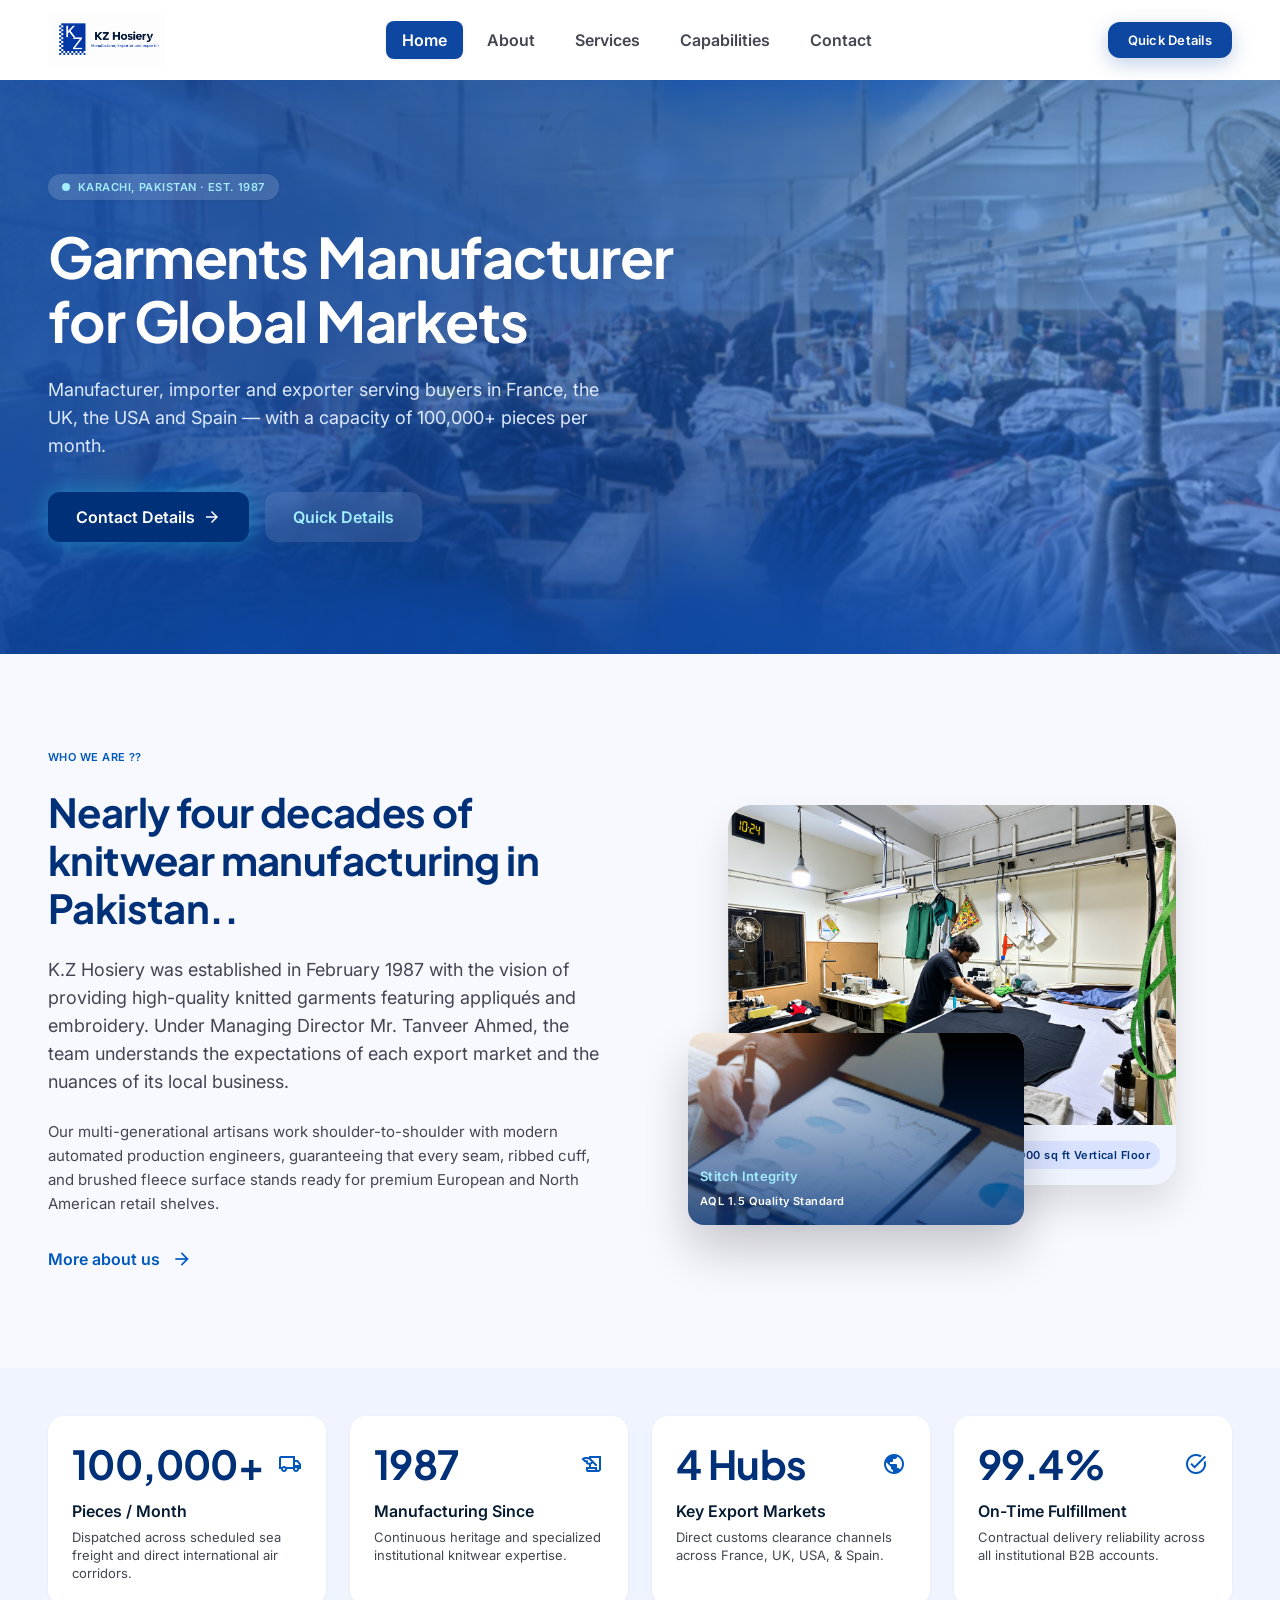
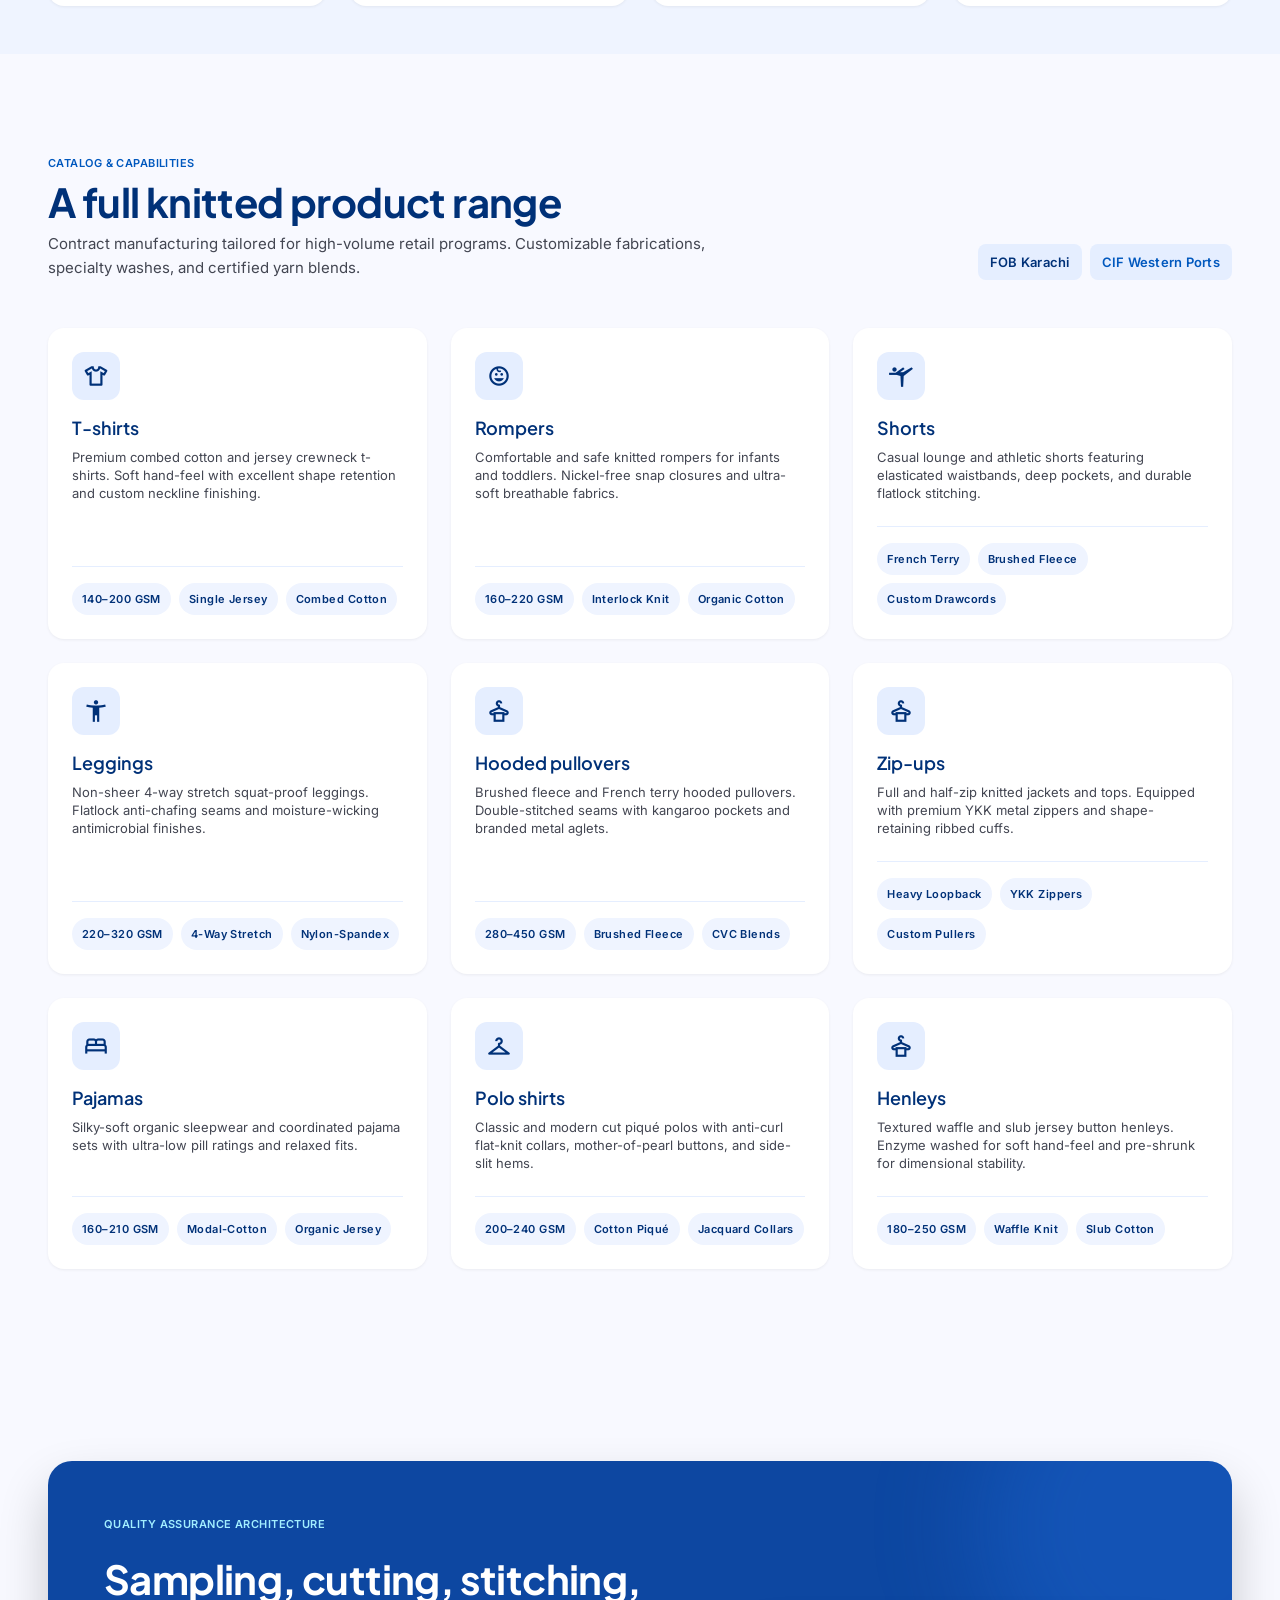
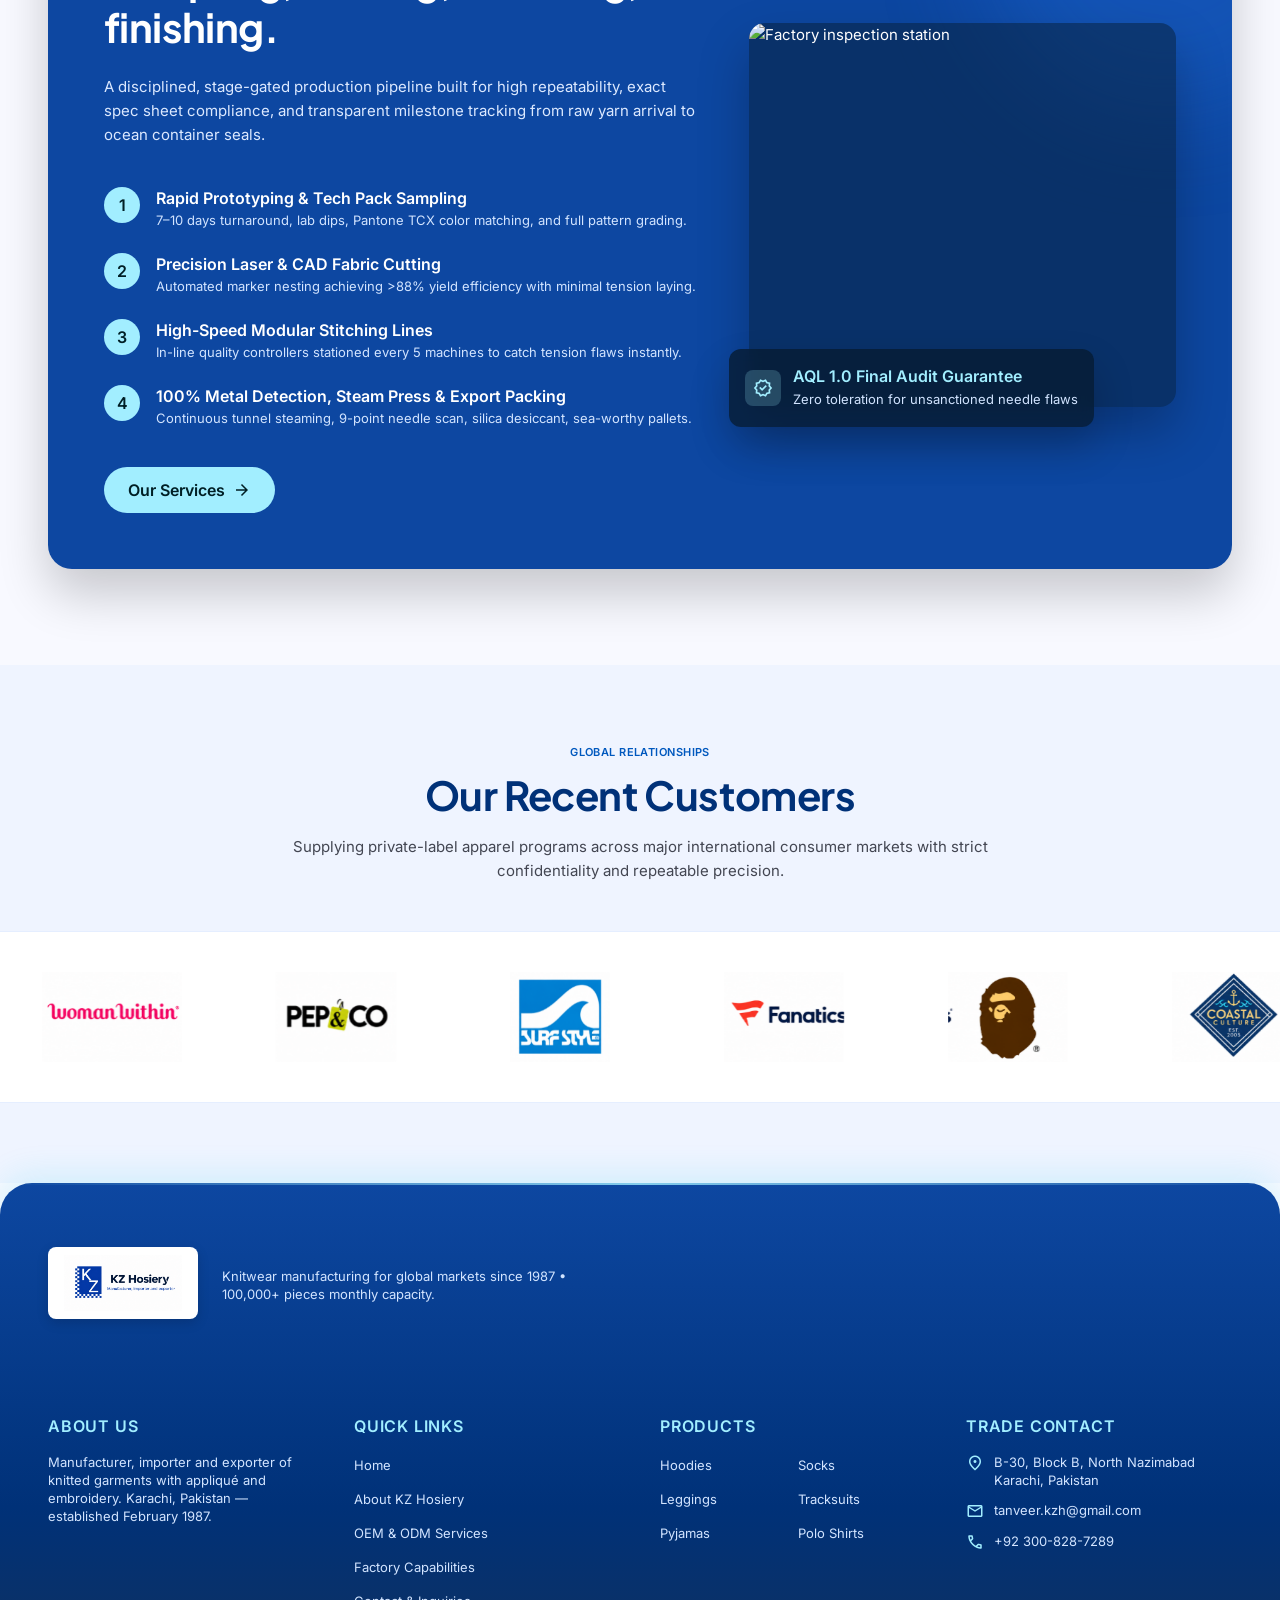
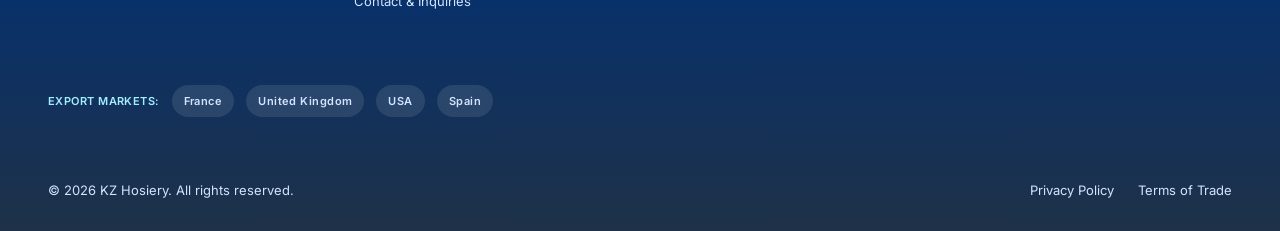
==== index.html @ ed43b340 "kz hosiery" ====
﻿<!DOCTYPE html>
<html lang="en">
<head>
  <meta charset="utf-8" />
  <meta name="viewport" content="width=device-width, initial-scale=1.0" />
  <title>KZ Hosiery | Global Knitwear Manufacturer</title>
  <meta name="description" content="KZ Hosiery – premium knitwear manufacturer in Karachi, Pakistan since 1987. OEM &amp; ODM exporter of hoodies, tracksuits, socks, leggings and more to France, UK, USA &amp; Spain. 100,000+ pieces per month." />

  <!-- Google Fonts -->
  <link href="https://fonts.googleapis.com" rel="preconnect" />
  <link crossorigin href="https://fonts.gstatic.com" rel="preconnect" />
  <link href="https://fonts.googleapis.com/css2?family=Inter:wght@400;500;600;700&family=Plus+Jakarta+Sans:wght@500;600;700;800&display=swap" rel="stylesheet" />

  <!-- Material Symbols -->
  <link href="https://fonts.googleapis.com/css2?family=Material+Symbols+Outlined:opsz,wght,FILL,GRAD@20..48,100..700,0..1,-50..200&display=swap" rel="stylesheet" />

  <!-- Stylesheets -->
  <link rel="stylesheet" href="assets/css/global.css" />
  <link rel="stylesheet" href="assets/css/home.css" />
</head>

<body>

  <!-- ============================================================
       HEADER / NAVBAR
       ============================================================ -->
  <header class="navbar" id="navbar">
    <div class="navbar__inner container">

      <!-- Logo -->
      <a href="index.html" class="navbar__brand">
        <img
          src="assets/images/logo.png"
          alt="KZ Hosiery Logo"
          class="navbar__logo"
        />
      </a>

      <!-- Desktop Navigation -->
      <nav class="navbar__nav" aria-label="Main navigation">
        <a href="index.html" class="navbar__link navbar__link--active" aria-current="page">Home</a>
        <a href="about/index.html" class="navbar__link">About</a>
        <a href="services/index.html" class="navbar__link">Services</a>
        <a href="capabilities/index.html" class="navbar__link">Capabilities</a>
        <a href="contact/index.html" class="navbar__link">Contact</a>
      </nav>

      <!-- Right Actions -->
      <div class="navbar__actions">
        <a href="contact/index.html" class="navbar__cta">Quick Details</a>

        <!-- Hamburger (mobile only) -->
        <button
          class="hamburger"
          id="hamburger-btn"
          type="button"
          aria-label="Toggle navigation menu"
          aria-expanded="false"
          aria-controls="mobile-menu"
        >
          <span class="hamburger__line"></span>
          <span class="hamburger__line"></span>
          <span class="hamburger__line"></span>
        </button>
      </div>
    </div>

    <!-- Mobile Menu -->
    <div class="mobile-menu" id="mobile-menu">
      <nav class="mobile-menu__nav" aria-label="Mobile navigation">
        <a href="index.html" class="mobile-menu__link mobile-menu__link--active">Home</a>
        <a href="about/index.html" class="mobile-menu__link">About</a>
        <a href="services/index.html" class="mobile-menu__link">Services</a>
        <a href="capabilities/index.html" class="mobile-menu__link">Capabilities</a>
        <a href="contact/index.html" class="mobile-menu__link">Contact</a>
        <a href="contact/index.html" class="mobile-menu__cta">Quick Details</a>
      </nav>
    </div>
  </header>

  <!-- ============================================================
       MAIN CONTENT
       ============================================================ -->
  <main>

    <!-- ==================== 1. HERO SECTION ==================== -->
    <section class="hero" id="hero">
      <!-- Background Image -->
      <div class="hero__bg">
        <img
          src="./assets/images/hero_bg_image.png"
          alt="KZ Hosiery garment factory floor"
          class="hero__bg-img"
        />
        <div class="hero__overlay"></div>
        <div class="hero__radial"></div>
      </div>

      <!-- Hero Content -->
      <div class="hero__content container">
        <div class="hero__grid">

          <!-- Left Column -->
          <div class="hero__left">
            <!-- Badge -->
            <div class="hero__badge">
              <span class="hero__badge-dot"></span>
              <span class="hero__badge-text">Karachi, Pakistan · Est. 1987</span>
            </div>

            <h1 class="hero__title">Garments Manufacturer for Global Markets</h1>

            <p class="hero__desc">
              Manufacturer, importer and exporter serving buyers in France, the UK, the USA and Spain — with a capacity of 100,000+ pieces per month.
            </p>

            <!-- CTA Buttons -->
            <div class="hero__cta-group">
              <a href="contact/index.html" class="btn btn--primary">
                <span>Contact Details</span>
                <span class="material-symbols-outlined">arrow_forward</span>
              </a>
              <a href="#factory-tour" class="btn btn--ghost">
                <span>Quick Details</span>
              </a>
            </div>
          </div>

        </div>
      </div>
    </section>

    <!-- ==================== 2. ABOUT SECTION ==================== -->
    <section class="about" id="about">
      <div class="container">
        <div class="about__grid">

          <!-- Narrative Column -->
          <div class="about__text">
            <span class="section-label">WHO WE ARE ??</span>
            <h2 class="about__heading">Nearly four decades of knitwear manufacturing in Pakistan..</h2>
            <p class="about__body-lg">
                  K.Z Hosiery was established in February 1987 with the vision of providing high-quality knitted garments featuring appliqués and embroidery. Under Managing Director Mr. Tanveer Ahmed, the team understands the expectations of each export market and the nuances of its local business.            </p>
            <p class="about__body-md">
              Our multi-generational artisans work shoulder-to-shoulder with modern automated production engineers, guaranteeing that every seam, ribbed cuff, and brushed fleece surface stands ready for premium European and North American retail shelves.
            </p>
            <div class="about__link-wrap">
              <a href="about/index.html" class="link-arrow">
                <span>More about us</span>
                <span class="material-symbols-outlined">arrow_forward</span>
              </a>
            </div>
          </div>

          <!-- Photos Column -->
          <div class="about__photos">
            <!-- Back Photo -->
            <div class="about__photo-back">
              <img
                src="./assets/images/home_image_1.png "
                alt="KZ Hosiery main stitching floor"
              />
              <div class="about__photo-caption">
                <span class="about__photo-caption-label">Karachi High-Capacity Facility</span>
                <span class="about__photo-caption-badge">85,000 sq ft Vertical Floor</span>
              </div>
            </div>
            <!-- Front Overlapping Photo -->
            <div class="about__photo-front">
              <div class="about__photo-front-inner">
                <img
                  src="./assets/images/home__image_2.png"
                  alt="Stitch integrity detail"
                />
                <div class="about__photo-front-gradient"></div>
                <div class="about__photo-front-caption">
                  <span class="about__photo-front-title">Stitch Integrity</span>
                  <span class="about__photo-front-sub">AQL 1.5 Quality Standard</span>
                </div>
              </div>
            </div>
          </div>

        </div>
      </div>
    </section>

    <!-- ==================== 3. STATS STRIP ==================== -->
    <section class="stats" id="stats">
      <div class="container">
        <div class="stats__grid">

          <div class="stats__card">
            <div class="stats__card-top">
              <span class="stats__number">100,000+</span>
              <span class="material-symbols-outlined stats__icon">local_shipping</span>
            </div>
            <span class="stats__title">Pieces / Month</span>
            <p class="stats__desc">Dispatched across scheduled sea freight and direct international air corridors.</p>
          </div>

          <div class="stats__card">
            <div class="stats__card-top">
              <span class="stats__number">1987</span>
              <span class="material-symbols-outlined stats__icon">history_edu</span>
            </div>
            <span class="stats__title">Manufacturing Since</span>
            <p class="stats__desc">Continuous heritage and specialized institutional knitwear expertise.</p>
          </div>

          <div class="stats__card">
            <div class="stats__card-top">
              <span class="stats__number">4 Hubs</span>
              <span class="material-symbols-outlined stats__icon">public</span>
            </div>
            <span class="stats__title">Key Export Markets</span>
            <p class="stats__desc">Direct customs clearance channels across France, UK, USA, &amp; Spain.</p>
          </div>

          <div class="stats__card">
            <div class="stats__card-top">
              <span class="stats__number">99.4%</span>
              <span class="material-symbols-outlined stats__icon">task_alt</span>
            </div>
            <span class="stats__title">On-Time Fulfillment</span>
            <p class="stats__desc">Contractual delivery reliability across all institutional B2B accounts.</p>
          </div>

        </div>
      </div>
    </section>

    <!-- ==================== 6. PRODUCT RANGE ==================== -->
    <section class="products" id="products">
      <div class="container">
        <div class="products__header">
          <div>
            <span class="section-label">Catalog &amp; Capabilities</span>
            <h2 class="products__heading">A full knitted product range</h2>
            <p class="products__subtitle">
              Contract manufacturing tailored for high-volume retail programs. Customizable fabrications, specialty washes, and certified yarn blends.
            </p>
          </div>
          <div class="products__tags">
            <span class="products__tag">FOB Karachi</span>
            <span class="products__tag products__tag--alt">CIF Western Ports</span>
          </div>
        </div>

        <!-- Product Cards Grid -->
        <div class="products__grid">

          <!-- Card 1 -->
          <div class="products__card">
            <div>
              <div class="products__card-icon">
                <span class="material-symbols-outlined">apparel</span>
              </div>
              <span class="products__card-title">T-shirts</span>
              <p class="products__card-desc">Premium combed cotton and jersey crewneck t-shirts. Soft hand-feel with excellent shape retention and custom neckline finishing.</p>
            </div>
            <div class="products__card-tags">
              <span class="products__card-tag">140–200 GSM</span>
              <span class="products__card-tag">Single Jersey</span>
              <span class="products__card-tag">Combed Cotton</span>
            </div>
          </div>

          <!-- Card 2 -->
          <div class="products__card">
            <div>
              <div class="products__card-icon">
                <span class="material-symbols-outlined">child_care</span>
              </div>
              <span class="products__card-title">Rompers</span>
              <p class="products__card-desc">Comfortable and safe knitted rompers for infants and toddlers. Nickel-free snap closures and ultra-soft breathable fabrics.</p>
            </div>
            <div class="products__card-tags">
              <span class="products__card-tag">160–220 GSM</span>
              <span class="products__card-tag">Interlock Knit</span>
              <span class="products__card-tag">Organic Cotton</span>
            </div>
          </div>

          <!-- Card 3 -->
          <div class="products__card">
            <div>
              <div class="products__card-icon">
                <span class="material-symbols-outlined">sports_gymnastics</span>
              </div>
              <span class="products__card-title">Shorts</span>
              <p class="products__card-desc">Casual lounge and athletic shorts featuring elasticated waistbands, deep pockets, and durable flatlock stitching.</p>
            </div>
            <div class="products__card-tags">
              <span class="products__card-tag">French Terry</span>
              <span class="products__card-tag">Brushed Fleece</span>
              <span class="products__card-tag">Custom Drawcords</span>
            </div>
          </div>

          <!-- Card 4 -->
          <div class="products__card">
            <div>
              <div class="products__card-icon">
                <span class="material-symbols-outlined">accessibility_new</span>
              </div>
              <span class="products__card-title">Leggings</span>
              <p class="products__card-desc">Non-sheer 4-way stretch squat-proof leggings. Flatlock anti-chafing seams and moisture-wicking antimicrobial finishes.</p>
            </div>
            <div class="products__card-tags">
              <span class="products__card-tag">220–320 GSM</span>
              <span class="products__card-tag">4-Way Stretch</span>
              <span class="products__card-tag">Nylon-Spandex</span>
            </div>
          </div>

          <!-- Card 5 -->
          <div class="products__card">
            <div>
              <div class="products__card-icon">
                <span class="material-symbols-outlined">dry_cleaning</span>
              </div>
              <span class="products__card-title">Hooded pullovers</span>
              <p class="products__card-desc">Brushed fleece and French terry hooded pullovers. Double-stitched seams with kangaroo pockets and branded metal aglets.</p>
            </div>
            <div class="products__card-tags">
              <span class="products__card-tag">280–450 GSM</span>
              <span class="products__card-tag">Brushed Fleece</span>
              <span class="products__card-tag">CVC Blends</span>
            </div>
          </div>

          <!-- Card 6 -->
          <div class="products__card">
            <div>
              <div class="products__card-icon">
                <span class="material-symbols-outlined">styler</span>
              </div>
              <span class="products__card-title">Zip-ups</span>
              <p class="products__card-desc">Full and half-zip knitted jackets and tops. Equipped with premium YKK metal zippers and shape-retaining ribbed cuffs.</p>
            </div>
            <div class="products__card-tags">
              <span class="products__card-tag">Heavy Loopback</span>
              <span class="products__card-tag">YKK Zippers</span>
              <span class="products__card-tag">Custom Pullers</span>
            </div>
          </div>

          <!-- Card 7 -->
          <div class="products__card">
            <div>
              <div class="products__card-icon">
                <span class="material-symbols-outlined">bed</span>
              </div>
              <span class="products__card-title">Pajamas</span>
              <p class="products__card-desc">Silky-soft organic sleepwear and coordinated pajama sets with ultra-low pill ratings and relaxed fits.</p>
            </div>
            <div class="products__card-tags">
              <span class="products__card-tag">160–210 GSM</span>
              <span class="products__card-tag">Modal-Cotton</span>
              <span class="products__card-tag">Organic Jersey</span>
            </div>
          </div>

          <!-- Card 8 -->
          <div class="products__card">
            <div>
              <div class="products__card-icon">
                <span class="material-symbols-outlined">checkroom</span>
              </div>
              <span class="products__card-title">Polo shirts</span>
              <p class="products__card-desc">Classic and modern cut piqué polos with anti-curl flat-knit collars, mother-of-pearl buttons, and side-slit hems.</p>
            </div>
            <div class="products__card-tags">
              <span class="products__card-tag">200–240 GSM</span>
              <span class="products__card-tag">Cotton Piqué</span>
              <span class="products__card-tag">Jacquard Collars</span>
            </div>
          </div>

          <!-- Card 9 -->
          <div class="products__card">
            <div>
              <div class="products__card-icon">
                <span class="material-symbols-outlined">styler</span>
              </div>
              <span class="products__card-title">Henleys</span>
              <p class="products__card-desc">Textured waffle and slub jersey button henleys. Enzyme washed for soft hand-feel and pre-shrunk for dimensional stability.</p>
            </div>
            <div class="products__card-tags">
              <span class="products__card-tag">180–250 GSM</span>
              <span class="products__card-tag">Waffle Knit</span>
              <span class="products__card-tag">Slub Cotton</span>
            </div>
          </div>

        </div>
      </div>
    </section>

    <!-- ==================== 7. PROCESS SECTION ==================== -->
    <section class="process" id="process">
      <div class="container">
        <div class="process__card">
          <!-- Glow -->
          <div class="process__glow"></div>

          <div class="process__grid">
            <!-- Left Column -->
            <div class="process__left">
              <span class="section-label section-label--light">Quality Assurance Architecture</span>
              <h2 class="process__heading">Sampling, cutting, stitching, finishing.</h2>
              <p class="process__desc">
                A disciplined, stage-gated production pipeline built for high repeatability, exact spec sheet compliance, and transparent milestone tracking from raw yarn arrival to ocean container seals.
              </p>

              <!-- Timeline Steps -->
              <div class="process__timeline">
                <div class="process__step">
                  <div class="process__step-num">1</div>
                  <div>
                    <span class="process__step-title">Rapid Prototyping &amp; Tech Pack Sampling</span>
                    <span class="process__step-desc">7–10 days turnaround, lab dips, Pantone TCX color matching, and full pattern grading.</span>
                  </div>
                </div>
                <div class="process__step">
                  <div class="process__step-num">2</div>
                  <div>
                    <span class="process__step-title">Precision Laser &amp; CAD Fabric Cutting</span>
                    <span class="process__step-desc">Automated marker nesting achieving &gt;88% yield efficiency with minimal tension laying.</span>
                  </div>
                </div>
                <div class="process__step">
                  <div class="process__step-num">3</div>
                  <div>
                    <span class="process__step-title">High-Speed Modular Stitching Lines</span>
                    <span class="process__step-desc">In-line quality controllers stationed every 5 machines to catch tension flaws instantly.</span>
                  </div>
                </div>
                <div class="process__step">
                  <div class="process__step-num">4</div>
                  <div>
                    <span class="process__step-title">100% Metal Detection, Steam Press &amp; Export Packing</span>
                    <span class="process__step-desc">Continuous tunnel steaming, 9-point needle scan, silica desiccant, sea-worthy pallets.</span>
                  </div>
                </div>
              </div>

              <div class="process__cta-wrap">
                <a href="services/index.html" class="btn btn--accent">
                  <span>Our Services</span>
                  <span class="material-symbols-outlined">arrow_forward</span>
                </a>
              </div>
            </div>

            <!-- Right Column – Photo -->
            <div class="process__right">
              <div class="process__photo">
                <img
                  src="https://lh3.googleusercontent.com/aida/[base64]"
                  alt="Factory inspection station"
                />
              </div>
              <!-- Floating Badge -->
              <div class="process__floating-badge">
                <div class="process__floating-icon">
                  <span class="material-symbols-outlined">verified</span>
                </div>
                <div>
                  <span class="process__floating-title">AQL 1.0 Final Audit Guarantee</span>
                  <span class="process__floating-sub">Zero toleration for unsanctioned needle flaws</span>
                </div>
              </div>
            </div>
          </div>
        </div>
      </div>
    </section>

    <!-- ==================== 8. CUSTOMERS SECTION ==================== -->
    <section class="customers" id="customers">
      <div class="container">
        <div class="customers__header">
          <span class="section-label">Global Relationships</span>
          <h2 class="customers__heading">Our Recent Customers</h2>
          <p class="customers__subtitle">
            Supplying private-label apparel programs across major international consumer markets with strict confidentiality and repeatable precision.
          </p>
        </div>
      </div>

      <!-- Marquee Wrapper -->
      <div class="marquee">
        <div class="marquee__track">
          <!-- Set 1 -->
          <img src="assets/images/customer-1.png" alt="Customer 1" class="marquee__logo" />
          <img src="assets/images/customer-2.png" alt="Customer 2" class="marquee__logo" />
          <img src="assets/images/customer-3.png" alt="Customer 3" class="marquee__logo" />
          <img src="assets/images/customer-4.png" alt="Customer 4" class="marquee__logo" />
          <img src="assets/images/customer-5.png" alt="Customer 5" class="marquee__logo" />
          <img src="assets/images/customer-6.png" alt="Customer 6" class="marquee__logo" />
          <img src="assets/images/customer-7.png" alt="Customer 7" class="marquee__logo" />
          <img src="assets/images/customer-8.png" alt="Customer 8" class="marquee__logo" />
          <img src="assets/images/customer-9.png" alt="Customer 9" class="marquee__logo" />
          <!-- Set 2 (for seamless loop) -->
          <img src="assets/images/customer-1.png" alt="Customer 1" class="marquee__logo" />
          <img src="assets/images/customer-2.png" alt="Customer 2" class="marquee__logo" />
          <img src="assets/images/customer-3.png" alt="Customer 3" class="marquee__logo" />
          <img src="assets/images/customer-4.png" alt="Customer 4" class="marquee__logo" />
          <img src="assets/images/customer-5.png" alt="Customer 5" class="marquee__logo" />
          <img src="assets/images/customer-6.png" alt="Customer 6" class="marquee__logo" />
          <img src="assets/images/customer-7.png" alt="Customer 7" class="marquee__logo" />
          <img src="assets/images/customer-8.png" alt="Customer 8" class="marquee__logo" />
          <img src="assets/images/customer-9.png" alt="Customer 9" class="marquee__logo" />
        </div>
      </div>
    </section>

  </main>

  <!-- ============================================================
       FOOTER
       ============================================================ -->
  <footer class="footer" id="footer">
    <!-- Top accent line -->
    <div class="footer__accent-line"></div>

    <div class="container">

      <!-- Footer Top -->
      <div class="footer__top">
        <div class="footer__brand">
          <img
            src="assets/images/logo.png"
            alt="KZ Hosiery Logo"
            class="footer__logo"
          />
          <div class="footer__brand-info">
            <p class="footer__brand-desc">Knitwear manufacturing for global markets since 1987 &bull; 100,000+ pieces monthly capacity.</p>
          </div>
        </div>
      </div>

      <!-- Footer Grid -->
      <div class="footer__grid">

        <!-- Column 1: About -->
        <div class="footer__col">
          <span class="footer__col-title">About Us</span>
          <p class="footer__col-text">
Manufacturer, importer and exporter of knitted garments with appliqué and embroidery. Karachi, Pakistan — established February 1987.          </p>
          <div class="footer__compliance">
          </div>
        </div>

        <!-- Column 2: Quick Links -->
        <div class="footer__col">
          <span class="footer__col-title">Quick Links</span>
          <ul class="footer__links">
            <li><a href="index.html">Home</a></li>
            <li><a href="about/index.html">About KZ Hosiery</a></li>
            <li><a href="services/index.html">OEM &amp; ODM Services</a></li>
            <li><a href="capabilities/index.html">Factory Capabilities</a></li>
            <li><a href="contact/index.html">Contact &amp; Inquiries</a></li>
          </ul>
        </div>

        <!-- Column 3: Products -->
        <div class="footer__col">
          <span class="footer__col-title">Products</span>
          <ul class="footer__links footer__links--grid">
            <li><a href="capabilities/index.html">Hoodies</a></li>
            <li><a href="capabilities/index.html">Socks</a></li>
            <li><a href="capabilities/index.html">Leggings</a></li>
            <li><a href="capabilities/index.html">Tracksuits</a></li>
            <li><a href="capabilities/index.html">Pyjamas</a></li>
            <li><a href="capabilities/index.html">Polo Shirts</a></li>
          </ul>
        </div>

        <!-- Column 4: Trade Contact -->
        <div class="footer__col">
          <span class="footer__col-title">Trade Contact</span>
          <div class="footer__contact">
            <div class="footer__contact-item">
              <span class="material-symbols-outlined">location_on</span>
              <span>B-30, Block B, North Nazimabad Karachi, Pakistan</span>
            </div>
            <div class="footer__contact-item">
              <span class="material-symbols-outlined">mail</span>
              <a href="mailto:trade@kzhosiery.com">tanveer.kzh@gmail.com</a>
            </div>
            <div class="footer__contact-item">
              <span class="material-symbols-outlined">call</span>
              <span>+92 300-828-7289</span>
            </div>
          </div>
        </div>

      </div>

      <!-- Export Markets -->
      <div class="footer__markets">
        <div class="footer__markets-list">
          <span class="footer__markets-label">Export Markets:</span>
          <span class="footer__market-pill">France</span>
          <span class="footer__market-pill">United Kingdom</span>
          <span class="footer__market-pill">USA</span>
          <span class="footer__market-pill">Spain</span>
        </div>
      </div>

      <!-- Copyright -->
      <div class="footer__bottom">
        <p>&copy; 2026 KZ Hosiery. All rights reserved.</p>
        <div class="footer__legal">
          <a href="#">Privacy Policy</a>
          <a href="#">Terms of Trade</a>
        </div>
      </div>

    </div>
  </footer>

  <!-- Scripts -->
  <script src="assets/js/main.js"></script>
  <script src="assets/js/home.js"></script>
</body>
</html>
---- assets/css/global.css ----
﻿/* ============================================================
   GLOBAL.CSS — KZ Hosiery
   Variables, reset, typography, navbar, footer, shared styles
   ============================================================ */

/* ==========================================================================
   1. CSS CUSTOM PROPERTIES
   ========================================================================== */
:root {
  /* ── Colors (Material 3 Design Tokens) ── */
  --clr-on-background: #071c32;
  --clr-inverse-on-surface: #eaf1ff;
  --clr-primary-fixed-dim: #b0c6ff;
  --clr-on-primary: #ffffff;
  --clr-inverse-surface: #1e3148;
  --clr-primary: #003178;
  --clr-outline-variant: #c3c6d4;
  --clr-on-secondary-fixed: #001a42;
  --clr-on-surface: #071c32;
  --clr-primary-fixed: #d9e2ff;
  --clr-error-container: #ffdad6;
  --clr-surface-dim: #c8dbf9;
  --clr-on-tertiary: #ffffff;
  --clr-surface-container-highest: #d2e4ff;
  --clr-on-surface-variant: #434652;
  --clr-outline: #737783;
  --clr-surface-container-high: #dce9ff;
  --clr-on-tertiary-fixed: #001f25;
  --clr-surface: #f8f9ff;
  --clr-on-tertiary-fixed-variant: #004e5a;
  --clr-background: #f8f9ff;
  --clr-on-primary-container: #a1bbff;
  --clr-surface-container: #e5eeff;
  --clr-on-error-container: #93000a;
  --clr-surface-container-low: #eff4ff;
  --clr-surface-variant: #d2e4ff;
  --clr-on-primary-fixed: #001945;
  --clr-on-secondary-fixed-variant: #004395;
  --clr-surface-bright: #f8f9ff;
  --clr-inverse-primary: #b0c6ff;
  --clr-on-secondary-container: #fefcff;
  --clr-primary-container: #0d47a1;
  --clr-on-tertiary-container: #14cfe9;
  --clr-tertiary-fixed-dim: #2fd9f4;
  --clr-secondary-fixed-dim: #adc6ff;
  --clr-tertiary-container: #005460;
  --clr-secondary-fixed: #d8e2ff;
  --clr-secondary-container: #2170e4;
  --clr-tertiary-fixed: #a2eeff;
  --clr-error: #ba1a1a;
  --clr-secondary: #0058be;
  --clr-surface-container-lowest: #ffffff;
  --clr-on-primary-fixed-variant: #00429c;
  --clr-on-error: #ffffff;
  --clr-on-secondary: #ffffff;
  --clr-tertiary: #003b44;
  --clr-surface-tint: #2b5bb5;

  /* ── Font Families ── */
  --ff-display: 'Plus Jakarta Sans', sans-serif;
  --ff-body: 'Inter', sans-serif;

  /* ── Border Radius ── */
  --radius-sm: 0.25rem;
  --radius-md: 0.5rem;
  --radius-lg: 0.75rem;
  --radius-xl: 1rem;
  --radius-2xl: 1.5rem;
  --radius-full: 9999px;
}

/* ==========================================================================
   2. CSS RESET
   ========================================================================== */
*,
*::before,
*::after {
  box-sizing: border-box;
  margin: 0;
  padding: 0;
}

html {
  scroll-behavior: smooth;
}

body {
  overscroll-behavior: none;
  font-family: var(--ff-body);
  font-size: 0.9375rem;   /* 15px – body-md */
  line-height: 1.5rem;     /* 24px */
  color: var(--clr-on-surface);
  background-color: var(--clr-background);
  -webkit-font-smoothing: antialiased;
  -moz-osx-font-smoothing: grayscale;
}

img {
  display: block;
  max-width: 100%;
  height: auto;
}

a {
  text-decoration: none;
  color: inherit;
}

ul, ol {
  list-style: none;
}

button {
  font: inherit;
  cursor: pointer;
  border: none;
  background: none;
}

input {
  font: inherit;
}

/* Custom Scrollbar */
::-webkit-scrollbar {
  width: 12px;
}

::-webkit-scrollbar-track {
  background: var(--clr-background);
}

::-webkit-scrollbar-thumb {
  background: var(--clr-outline-variant);
  border-radius: var(--radius-full);
  border: 3px solid var(--clr-background);
}

::-webkit-scrollbar-thumb:hover {
  background: var(--clr-outline);
}

/* ==========================================================================
   3. CONTAINER
   ========================================================================== */
.container {
  width: 100%;
  max-width: 80rem;        /* 1280px */
  margin-inline: auto;
  padding-inline: 1.5rem;  /* 24px */
}

@media (min-width: 1024px) {
  .container {
    padding-inline: 3rem;  /* 48px */
  }
}

/* ==========================================================================
   4. SHARED TYPOGRAPHY / UTILITIES
   ========================================================================== */

/* Section label – small uppercase label above headings */
.section-label {
  font-family: var(--ff-body);
  font-size: 11px;
  line-height: 14px;
  font-weight: 600;
  letter-spacing: 0.04em;
  text-transform: uppercase;
  color: var(--clr-secondary);
}

.section-label--light {
  color: var(--clr-tertiary-fixed);
}

/* Arrow link – inline-flex link with trailing arrow icon */
.link-arrow {
  display: inline-flex;
  align-items: center;
  gap: 0.75rem;
  font-family: var(--ff-body);
  font-size: 16px;
  line-height: 22px;
  font-weight: 600;
  color: var(--clr-secondary);
  transition: color 0.2s;
}

.link-arrow:hover {
  color: var(--clr-primary);
}

.link-arrow .material-symbols-outlined {
  font-size: 20px;
  transition: transform 0.2s;
}

.link-arrow:hover .material-symbols-outlined {
  transform: translateX(0.25rem);
}

/* ==========================================================================
   5. MATERIAL SYMBOLS
   ========================================================================== */
.material-symbols-outlined {
  font-variation-settings: 'FILL' 0, 'wght' 400, 'GRAD' 0, 'opsz' 24;
  vertical-align: middle;
}

/* ==========================================================================
   6. NAVBAR
   ========================================================================== */
.navbar {
  position: fixed;
  top: 0;
  left: 0;
  right: 0;
  z-index: 50;
  background-color: #ffffff;
  -webkit-backdrop-filter: blur(24px);
  backdrop-filter: blur(24px);
  box-shadow: 0 4px 20px rgba(13, 71, 161, 0.06);
}

/* Inner wrapper – uses container sizing but we define height & flex here */
.navbar__inner {
  height: 5rem;
  display: flex;
  align-items: center;
  justify-content: space-between;
  gap: 1.5rem;
}

/* ── Brand / Logo ── */
.navbar__brand {
  display: flex;
  align-items: center;
  gap: 0.75rem;
  flex-shrink: 0;
}

.navbar__logo {
  height: 3.5rem;
  width: auto;
  object-fit: contain;
  mix-blend-mode: multiply;
}

.navbar__brand-text {
  display: flex;
  flex-direction: column;
}

.navbar__brand-name {
  font-family: var(--ff-display);
  font-size: 18px;
  line-height: 24px;
  font-weight: 600;
  color: var(--clr-primary);
  letter-spacing: -0.01em;
}

.navbar__brand-sub {
  font-family: var(--ff-body);
  font-size: 11px;
  line-height: 14px;
  font-weight: 600;
  letter-spacing: 0.04em;
  color: var(--clr-on-surface-variant);
  text-transform: uppercase;
}

/* ── Desktop Nav Links ── */
.navbar__nav {
  display: none;           /* hidden on mobile */
  align-items: center;
  gap: 0.25rem;
}

@media (min-width: 768px) {
  .navbar__nav {
    display: flex;
  }
}

@media (min-width: 1024px) {
  .navbar__nav {
    gap: 0.5rem;
  }
}

.navbar__link {
  padding: 0.5rem 1rem;
  border-radius: var(--radius-md);
  font-family: var(--ff-body);
  font-size: 16px;
  line-height: 22px;
  font-weight: 600;
  color: var(--clr-on-surface-variant);
  transition: all 0.2s;
}

.navbar__link:hover {
  color: var(--clr-primary);
  background-color: var(--clr-surface-container);
}

.navbar__link--active {
  background-color: var(--clr-primary-container);
  color: var(--clr-on-primary);
  box-shadow: 0 1px 3px rgba(0, 0, 0, 0.08);
}

/* ── Right-side actions ── */
.navbar__actions {
  display: flex;
  align-items: center;
  gap: 1rem;
  flex-shrink: 0;
}

.navbar__cta {
  display: none;           /* hidden below sm */
  align-items: center;
  justify-content: center;
  padding: 0.625rem 1.25rem;
  border-radius: var(--radius-lg);
  font-family: var(--ff-body);
  font-size: 13px;
  line-height: 16px;
  font-weight: 600;
  letter-spacing: 0.02em;
  color: var(--clr-on-primary);
  background-color: var(--clr-primary-container);
  box-shadow: 0 6px 20px rgba(13, 71, 161, 0.25);
  transition: all 0.2s;
}

.navbar__cta:hover {
  background-color: var(--clr-secondary-container);
  box-shadow: 0 8px 24px rgba(33, 112, 228, 0.35);
}

@media (min-width: 640px) {
  .navbar__cta {
    display: inline-flex;
  }
}

.navbar__avatar {
  width: 2rem;
  height: 2rem;
  border-radius: var(--radius-full);
  background-color: var(--clr-primary);
  display: flex;
  align-items: center;
  justify-content: center;
  flex-shrink: 0;
}

.navbar__avatar .material-symbols-outlined {
  font-size: 18px;
  color: var(--clr-on-primary);
}

/* ── Hamburger Button (mobile only) ── */
.hamburger {
  display: flex;
  flex-direction: column;
  justify-content: center;
  align-items: center;
  gap: 5px;
  width: 2.5rem;
  height: 2.5rem;
  padding: 0.5rem;
}

@media (min-width: 768px) {
  .hamburger {
    display: none;
  }
}

.hamburger__line {
  display: block;
  width: 100%;
  height: 2px;
  background-color: var(--clr-on-surface);
  border-radius: var(--radius-full);
  transition: all 0.3s ease;
  transform-origin: center;
}

/* Hamburger active state – X shape */
.hamburger.is-active .hamburger__line:nth-child(1) {
  transform: translateY(7px) rotate(45deg);
}
.hamburger.is-active .hamburger__line:nth-child(2) {
  opacity: 0;
}
.hamburger.is-active .hamburger__line:nth-child(3) {
  transform: translateY(-7px) rotate(-45deg);
}

/* ── Mobile Menu ── */
.mobile-menu {
  display: none;
  position: absolute;
  top: 5rem;
  left: 0;
  right: 0;
  background-color: var(--clr-surface);
  box-shadow: 0 8px 24px rgba(0, 0, 0, 0.1);
  z-index: 49;
}

.mobile-menu.is-open {
  display: block;
}

.mobile-menu__nav {
  display: flex;
  flex-direction: column;
}

.mobile-menu__link {
  display: block;
  padding: 1rem 1.5rem;
  border-bottom: 1px solid var(--clr-surface-variant);
  font-family: var(--ff-body);
  font-size: 16px;
  font-weight: 600;
  color: var(--clr-on-surface-variant);
  transition: all 0.2s;
}

.mobile-menu__link:hover,
.mobile-menu__link--active {
  color: var(--clr-primary);
  background-color: var(--clr-surface-container-low);
}

.mobile-menu__cta {
  display: block;
  margin: 1rem 1.5rem;
  padding: 0.75rem 1.25rem;
  border-radius: var(--radius-lg);
  font-family: var(--ff-body);
  font-size: 14px;
  font-weight: 600;
  text-align: center;
  color: var(--clr-on-primary);
  background-color: var(--clr-primary-container);
  box-shadow: 0 4px 12px rgba(13, 71, 161, 0.2);
}

/* ==========================================================================
   7. BUTTONS (shared)
   ========================================================================== */
.btn {
  display: inline-flex;
  align-items: center;
  gap: 0.5rem;
  border: none;
  cursor: pointer;
  text-decoration: none;
  font-family: var(--ff-body);
  font-size: 16px;
  line-height: 22px;
  font-weight: 600;
  transition: all 0.2s;
}

.btn--primary {
  padding: 0.875rem 1.75rem;
  border-radius: var(--radius-lg);
  background-color: var(--clr-primary);
  color: var(--clr-on-primary);
  box-shadow: 0 0 24px rgba(34, 211, 238, 0.4);
}

.btn--primary:hover {
  background-color: var(--clr-secondary);
}

.btn--primary .material-symbols-outlined {
  font-size: 18px;
}

.btn--ghost {
  padding: 0.875rem 1.75rem;
  border-radius: var(--radius-lg);
  background-color: rgba(255, 255, 255, 0.1);
  -webkit-backdrop-filter: blur(8px);
  backdrop-filter: blur(8px);
  color: var(--clr-tertiary-fixed);
}

.btn--ghost:hover {
  background-color: rgba(255, 255, 255, 0.2);
}

.btn--ghost .material-symbols-outlined {
  font-size: 20px;
}

.btn--accent {
  padding: 0.75rem 1.5rem;
  border-radius: var(--radius-full);
  background-color: var(--clr-tertiary-fixed);
  color: var(--clr-on-tertiary-fixed);
}

.btn--accent:hover {
  background-color: var(--clr-tertiary-fixed-dim);
}

.btn--accent .material-symbols-outlined {
  font-size: 18px;
}

.btn--white {
  padding: 0.875rem 2rem;
  border-radius: var(--radius-lg);
  background-color: var(--clr-surface-container-lowest);
  color: var(--clr-primary);
  box-shadow: 0 4px 12px rgba(0, 0, 0, 0.1);
}

.btn--white:hover {
  background-color: var(--clr-tertiary-fixed);
  color: var(--clr-on-tertiary-fixed);
  box-shadow: 0 4px 20px rgba(34, 211, 238, 0.3);
}

.btn--glass {
  padding: 0.875rem 2rem;
  border-radius: var(--radius-lg);
  background-color: rgba(255, 255, 255, 0.1);
  color: var(--clr-on-primary);
}

.btn--glass:hover {
  background-color: rgba(255, 255, 255, 0.2);
}

/* ==========================================================================
   8. FOOTER
   ========================================================================== */
.footer {
  border-top-left-radius: 2rem;
  border-top-right-radius: 2rem;
  background: linear-gradient(
    to bottom,
    var(--clr-primary-container),
    var(--clr-primary),
    var(--clr-inverse-surface)
  );
  color: var(--clr-on-primary);
  padding-top: 4rem;
  padding-bottom: 2rem;
  box-shadow: 0 -8px 32px rgba(34, 211, 238, 0.15);
  overflow: hidden;
  position: relative;
}

/* Thin gradient accent line at very top */
.footer__accent-line {
  position: absolute;
  top: 0;
  left: 0;
  right: 0;
  height: 2px;
  background: linear-gradient(to right, transparent, var(--clr-tertiary-fixed), transparent);
  opacity: 0.8;
}

/* ── Footer Top: brand + email form ── */
.footer__top {
  display: flex;
  flex-direction: column;
  align-items: flex-start;
  justify-content: space-between;
  padding-bottom: 3rem;
  gap: 2rem;
}

@media (min-width: 1024px) {
  .footer__top {
    flex-direction: row;
    align-items: center;
  }
}

.footer__brand {
  display: flex;
  flex-direction: column;
  gap: 1.5rem;
}

@media (min-width: 640px) {
  .footer__brand {
    flex-direction: row;
    align-items: center;
  }
}

.footer__logo {
  height: 4.5rem;
  width: auto;
  object-fit: contain;
  background-color: #fff;
  padding: 0.5rem 1rem;
  border-radius: var(--radius-md);
  box-shadow: 0 4px 12px rgba(0, 0, 0, 0.15);
}

.footer__brand-info {
  max-width: 24rem;
}

.footer__brand-name {
  display: block;
  font-family: var(--ff-display);
  font-size: 18px;
  line-height: 24px;
  font-weight: 600;
  color: var(--clr-tertiary-fixed);
  letter-spacing: -0.01em;
}

.footer__brand-desc {
  font-family: var(--ff-body);
  font-size: 13px;
  line-height: 18px;
  color: var(--clr-surface-container-highest);
  margin-top: 0.25rem;
}

/* Email form */
.footer__email-form {
  display: flex;
  flex-direction: column;
  gap: 0.75rem;
  width: 100%;
  background-color: rgba(255, 255, 255, 0.1);
  padding: 0.5rem;
  border-radius: var(--radius-xl);
  -webkit-backdrop-filter: blur(8px);
  backdrop-filter: blur(8px);
}

@media (min-width: 640px) {
  .footer__email-form {
    flex-direction: row;
    width: auto;
    align-items: center;
  }
}

.footer__email-input {
  width: 100%;
  padding: 0.625rem 1rem;
  border-radius: var(--radius-lg);
  background-color: rgba(255, 255, 255, 0.15);
  border: none;
  color: var(--clr-on-primary);
  font-size: 13px;
  outline: none;
}

@media (min-width: 640px) {
  .footer__email-input {
    width: 18rem;
  }
}

.footer__email-input::placeholder {
  color: var(--clr-surface-container-highest);
}

.footer__email-input:focus {
  box-shadow: 0 0 0 2px var(--clr-tertiary-fixed);
}

.footer__email-btn {
  display: block;
  padding: 0.625rem 1.5rem;
  border-radius: var(--radius-lg);
  background-color: var(--clr-tertiary-fixed);
  color: var(--clr-on-tertiary-fixed);
  font-family: var(--ff-body);
  font-size: 13px;
  font-weight: 600;
  letter-spacing: 0.02em;
  text-align: center;
  white-space: nowrap;
  box-shadow: 0 0 16px rgba(162, 238, 255, 0.35);
  transition: all 0.2s;
}

.footer__email-btn:hover {
  background-color: var(--clr-tertiary-fixed-dim);
}

/* ── Footer Grid: 4 columns ── */
.footer__grid {
  display: grid;
  grid-template-columns: 1fr;
  gap: 2.5rem;
  padding-block: 3rem;
}

@media (min-width: 768px) {
  .footer__grid {
    grid-template-columns: repeat(2, 1fr);
  }
}

@media (min-width: 1024px) {
  .footer__grid {
    grid-template-columns: repeat(4, 1fr);
  }
}

.footer__col-title {
  display: block;
  font-family: var(--ff-body);
  font-size: 16px;
  line-height: 22px;
  font-weight: 600;
  color: var(--clr-tertiary-fixed);
  text-transform: uppercase;
  letter-spacing: 0.05em;
  margin-bottom: 1rem;
}

.footer__col-text {
  font-family: var(--ff-body);
  font-size: 13px;
  line-height: 18px;
  color: var(--clr-surface-container-highest);
  margin-bottom: 0.75rem;
}

.footer__compliance {
  display: flex;
  align-items: center;
  gap: 0.5rem;
  margin-top: 0.5rem;
}

.footer__compliance .material-symbols-outlined {
  font-size: 18px;
  color: var(--clr-tertiary-fixed);
}

.footer__compliance span:last-child {
  font-size: 11px;
  font-weight: 600;
  letter-spacing: 0.04em;
  color: var(--clr-surface-container-highest);
}

/* Footer links */
.footer__links {
  display: flex;
  flex-direction: column;
  gap: 0.625rem;
}

.footer__links a {
  font-size: 13px;
  line-height: 18px;
  color: var(--clr-surface-container-highest);
  transition: color 0.2s;
}

.footer__links a:hover {
  color: var(--clr-tertiary-fixed);
}

.footer__links--grid {
  display: grid;
  grid-template-columns: repeat(2, 1fr);
  gap: 0.625rem;
}

/* Footer contact info */
.footer__contact {
  display: flex;
  flex-direction: column;
  gap: 0.75rem;
}

.footer__contact-item {
  display: flex;
  align-items: flex-start;
  gap: 0.625rem;
}

.footer__contact-item .material-symbols-outlined {
  font-size: 18px;
  color: var(--clr-tertiary-fixed);
  flex-shrink: 0;
  margin-top: 1px;
}

.footer__contact-item span:last-child,
.footer__contact-item a {
  font-size: 13px;
  line-height: 18px;
  color: var(--clr-surface-container-highest);
}

.footer__contact-item a:hover {
  color: var(--clr-tertiary-fixed);
}

/* ── Export Markets Row ── */
.footer__markets {
  display: flex;
  flex-direction: column;
  gap: 1.5rem;
  padding-block: 1.5rem;
}

@media (min-width: 768px) {
  .footer__markets {
    flex-direction: row;
    align-items: center;
    justify-content: space-between;
  }
}

.footer__markets-list {
  display: flex;
  flex-wrap: wrap;
  align-items: center;
  gap: 0.75rem;
}

.footer__markets-label {
  font-size: 11px;
  font-weight: 600;
  letter-spacing: 0.04em;
  text-transform: uppercase;
  color: var(--clr-tertiary-fixed);
}

.footer__market-pill {
  padding: 0.25rem 0.75rem;
  border-radius: var(--radius-full);
  background-color: rgba(255, 255, 255, 0.1);
  -webkit-backdrop-filter: blur(8px);
  backdrop-filter: blur(8px);
  font-size: 11px;
  font-weight: 600;
  letter-spacing: 0.04em;
  color: var(--clr-surface-container-highest);
}

/* Social icons */
.footer__socials {
  display: flex;
  align-items: center;
  gap: 0.75rem;
}

.footer__social-icon {
  width: 2.5rem;
  height: 2.5rem;
  border-radius: var(--radius-full);
  background-color: rgba(255, 255, 255, 0.1);
  display: flex;
  align-items: center;
  justify-content: center;
  color: var(--clr-on-primary);
  transition: all 0.2s;
}

.footer__social-icon .material-symbols-outlined {
  font-size: 20px;
}

.footer__social-icon:hover {
  color: var(--clr-tertiary-fixed);
  background-color: rgba(255, 255, 255, 0.2);
  box-shadow: 0 0 12px rgba(34, 211, 238, 0.6);
}

/* ── Copyright Bar ── */
.footer__bottom {
  display: flex;
  flex-direction: column;
  align-items: center;
  justify-content: space-between;
  gap: 1rem;
  padding-top: 2rem;
  margin-top: 0.5rem;
  font-size: 13px;
  line-height: 18px;
  color: var(--clr-surface-container-highest);
}

@media (min-width: 640px) {
  .footer__bottom {
    flex-direction: row;
  }
}

.footer__legal {
  display: flex;
  align-items: center;
  gap: 1.5rem;
}

.footer__legal a {
  color: var(--clr-surface-container-highest);
  transition: color 0.2s;
}

.footer__legal a:hover {
  color: var(--clr-tertiary-fixed);
}
---- assets/css/home.css ----
/* ============================================================
   HOME.CSS — KZ Hosiery Home Page
   Styles specific to index.html
   ============================================================ */

/* ==========================================================================
   1. HERO SECTION
   ========================================================================== */
.hero {
  position: relative;
  width: 100%;
  margin-top: 30px;       /* tuck behind fixed navbar */
  padding-top: 7rem;
  padding-bottom: 5rem;
  overflow: hidden;
  background-color: var(--clr-primary-container);
}

@media (min-width: 1024px) {
  .hero { padding-bottom: 7rem; }
}

/* ── Background layers ── */
.hero__bg {
  position: absolute;
  inset: 0;
  z-index: 0;
}

.hero__bg-img {
  width: 100%;
  height: 100%;
  object-fit: cover;
  object-position: center;
}

.hero__overlay {
  position: absolute;
  inset: 0;
  background: linear-gradient(
    to right,
    rgba(13, 71, 161, 0.75),
    rgba(13, 71, 161, 0.55),
    rgba(33, 112, 228, 0.35)
  );
  -webkit-backdrop-filter: blur(1px);
  backdrop-filter: blur(1px);
}

.hero__radial {
  position: absolute;
  inset: 0;
  background: radial-gradient(ellipse at top right, rgba(162, 238, 255, 0.2), transparent 60%);
  pointer-events: none;
}

/* ── Hero Content ── */
.hero__content {
  position: relative;
  z-index: 10;
}

.hero__grid {
  display: grid;
  grid-template-columns: 1fr;
  gap: 3rem;
  align-items: center;
  padding-top: 2rem;
}

@media (min-width: 1024px) {
  .hero__grid {
    grid-template-columns: 7fr 5fr;
  }
}

/* ── Hero Left Column ── */
.hero__left {
  display: flex;
  flex-direction: column;
  gap: 1.5rem;
}

/* Badge pill */
.hero__badge {
  display: inline-flex;
  align-items: center;
  align-self: flex-start;
  gap: 0.5rem;
  padding: 0.375rem 0.875rem;
  border-radius: var(--radius-full);
  background-color: rgba(255, 255, 255, 0.15);
  -webkit-backdrop-filter: blur(8px);
  backdrop-filter: blur(8px);
  box-shadow: 0 1px 3px rgba(0, 0, 0, 0.06);
}

.hero__badge-dot {
  width: 0.5rem;
  height: 0.5rem;
  border-radius: 50%;
  background-color: var(--clr-tertiary-fixed);
  animation: ping 1.5s cubic-bezier(0, 0, 0.2, 1) infinite;
}

@keyframes ping {
  0%   { transform: scale(1); opacity: 1; }
  75%, 100% { transform: scale(2); opacity: 0; }
}

.hero__badge-text {
  font-family: var(--ff-body);
  font-size: 11px;
  line-height: 14px;
  font-weight: 600;
  letter-spacing: 0.04em;
  color: var(--clr-tertiary-fixed);
  text-transform: uppercase;
}

/* Title – responsive */
.hero__title {
  font-family: var(--ff-display);
  font-size: 36px;
  line-height: 44px;
  font-weight: 700;
  letter-spacing: -0.015em;
  color: var(--clr-on-primary);
}

@media (min-width: 1024px) {
  .hero__title {
    font-size: 56px;
    line-height: 64px;
    letter-spacing: -0.02em;
  }
}

/* Description */
.hero__desc {
  font-family: var(--ff-body);
  font-size: 18px;
  line-height: 28px;
  color: var(--clr-surface-container-high);
  max-width: 36rem;
}

/* CTA button group */
.hero__cta-group {
  display: flex;
  flex-wrap: wrap;
  align-items: center;
  gap: 1rem;
  padding-top: 0.5rem;
}

/* ── Hero Right Column ── */
.hero__right {
  display: flex;
  justify-content: flex-end;
}

/* ── Trust Card ── */
.hero__trust-card {
  width: 100%;
  max-width: 28rem;
  border-radius: var(--radius-xl);
  background-color: rgba(7, 28, 50, 0.7);
  -webkit-backdrop-filter: blur(24px);
  backdrop-filter: blur(24px);
  padding: 1.75rem;
  color: var(--clr-on-primary);
  box-shadow: 0 20px 50px rgba(7, 28, 50, 0.45);
}

.trust-card__header {
  display: flex;
  align-items: center;
  justify-content: space-between;
  padding-bottom: 1.25rem;
}

.trust-card__header-left {
  display: flex;
  align-items: center;
  gap: 0.75rem;
}

.trust-card__icon-box {
  width: 2.5rem;
  height: 2.5rem;
  border-radius: var(--radius-lg);
  background-color: rgba(162, 238, 255, 0.2);
  display: flex;
  align-items: center;
  justify-content: center;
}

.trust-card__icon-box .material-symbols-outlined {
  font-size: 24px;
  color: var(--clr-tertiary-fixed);
}

.trust-card__label {
  display: block;
  font-family: var(--ff-body);
  font-size: 16px;
  line-height: 22px;
  font-weight: 600;
  color: var(--clr-on-primary);
}

.trust-card__sublabel {
  font-family: var(--ff-body);
  font-size: 11px;
  line-height: 14px;
  font-weight: 600;
  letter-spacing: 0.04em;
  color: var(--clr-tertiary-fixed);
}

.trust-card__badge {
  padding: 0.25rem 0.625rem;
  border-radius: var(--radius-sm);
  background-color: rgba(33, 112, 228, 0.4);
  font-family: var(--ff-body);
  font-size: 11px;
  font-weight: 600;
  letter-spacing: 0.04em;
  color: var(--clr-tertiary-fixed);
}

/* Trust card stats */
.trust-card__stats {
  display: grid;
  grid-template-columns: repeat(2, 1fr);
  gap: 1rem;
  padding-block: 1.25rem;
}

.trust-card__stat {
  padding: 0.875rem;
  border-radius: var(--radius-lg);
  background-color: rgba(255, 255, 255, 0.05);
}

.trust-card__stat-number {
  display: block;
  font-family: var(--ff-display);
  font-size: 28px;
  line-height: 36px;
  font-weight: 600;
  letter-spacing: -0.01em;
  color: var(--clr-tertiary-fixed);
}

.trust-card__stat-label {
  display: block;
  font-family: var(--ff-body);
  font-size: 13px;
  line-height: 18px;
  color: var(--clr-surface-container-high);
  margin-top: 0.125rem;
}

/* Trust card footer */
.trust-card__footer {
  display: flex;
  align-items: center;
  gap: 0.75rem;
  padding-top: 1.25rem;
}

.trust-card__footer .material-symbols-outlined {
  font-size: 20px;
  color: var(--clr-tertiary-fixed);
}

.trust-card__footer span:last-child {
  font-family: var(--ff-body);
  font-size: 13px;
  line-height: 18px;
  color: var(--clr-surface-container-highest);
}

/* ── Compliance Badges ── */
.hero__compliance {
  margin-top: 3.5rem;
  padding-top: 2rem;
  display: flex;
  flex-wrap: wrap;
  justify-content: space-between;
  gap: 1.5rem;
}

.hero__compliance-item {
  display: flex;
  align-items: center;
  gap: 0.5rem;
}

.hero__compliance-item .material-symbols-outlined {
  font-size: 20px;
  color: var(--clr-tertiary-fixed);
}

.hero__compliance-item span:last-child {
  font-family: var(--ff-body);
  font-size: 16px;
  line-height: 22px;
  font-weight: 600;
  color: var(--clr-on-primary);
}

/* ==========================================================================
   2. ABOUT SECTION
   ========================================================================== */
.about {
  padding-block: 6rem;
  background-color: var(--clr-background);
}

.about__grid {
  display: grid;
  grid-template-columns: 1fr;
  gap: 3rem;
  align-items: center;
}

@media (min-width: 1024px) {
  .about__grid {
    grid-template-columns: repeat(2, 1fr);
    gap: 4rem;
  }
}

.about__text {
  display: flex;
  flex-direction: column;
  gap: 1.5rem;
}

.about__heading {
  font-family: var(--ff-display);
  font-size: 28px;
  line-height: 36px;
  font-weight: 700;
  letter-spacing: -0.01em;
  color: var(--clr-primary);
}

@media (min-width: 1024px) {
  .about__heading {
    font-size: 40px;
    line-height: 48px;
    letter-spacing: -0.015em;
  }
}

.about__body-lg {
  font-family: var(--ff-body);
  font-size: 18px;
  line-height: 28px;
  color: var(--clr-on-surface-variant);
}

.about__body-md {
  font-family: var(--ff-body);
  font-size: 15px;
  line-height: 24px;
  color: var(--clr-on-surface-variant);
}

.about__link-wrap {
  padding-top: 0.5rem;
}

/* ── About Photos ── */
.about__photos {
  position: relative;
  display: flex;
  justify-content: center;
  align-items: center;
  padding-bottom: 2rem;     /* space for overlapping photo */
}

.about__photo-back {
  width: 80%;
  border-radius: var(--radius-2xl);
  overflow: hidden;
  box-shadow: 0 20px 40px rgba(0, 0, 0, 0.12);
  background-color: var(--clr-surface-container);
}

.about__photo-back img {
  width: 100%;
  height: 20rem;
  object-fit: cover;
}

.about__photo-caption {
  padding: 1rem;
  background-color: var(--clr-surface-container-low);
  display: flex;
  align-items: center;
  justify-content: space-between;
  flex-wrap: wrap;
  gap: 0.5rem;
}

.about__photo-caption-label {
  font-family: var(--ff-body);
  font-size: 13px;
  font-weight: 600;
  letter-spacing: 0.02em;
  color: var(--clr-primary);
}

.about__photo-caption-badge {
  padding: 0.125rem 0.625rem;
  border-radius: var(--radius-full);
  background-color: var(--clr-primary-fixed);
  font-family: var(--ff-body);
  font-size: 11px;
  font-weight: 600;
  letter-spacing: 0.04em;
  color: var(--clr-primary);
}

/* Front overlapping photo */
.about__photo-front {
  position: absolute;
  bottom: -0.5rem;
  left: -0.5rem;
  width: 60%;
  border-radius: var(--radius-xl);
  overflow: hidden;
  box-shadow: 0 25px 50px rgba(0, 0, 0, 0.2);
  background-color: var(--clr-surface-container-lowest);
}

@media (min-width: 640px) {
  .about__photo-front { left: 1rem; }
}

.about__photo-front-inner {
  position: relative;
  height: 12rem;
  width: 100%;
  overflow: hidden;
}

.about__photo-front-inner img {
  width: 100%;
  height: 100%;
  object-fit: cover;
  transform: scale(1.1);
}

.about__photo-front-gradient {
  position: absolute;
  inset: 0;
  background: linear-gradient(to top, rgba(0, 49, 120, 0.8), transparent);
}

.about__photo-front-caption {
  position: absolute;
  bottom: 0.75rem;
  left: 0.75rem;
  right: 0.75rem;
  color: var(--clr-on-primary);
}

.about__photo-front-title {
  display: block;
  font-family: var(--ff-body);
  font-size: 13px;
  font-weight: 600;
  letter-spacing: 0.02em;
  color: var(--clr-tertiary-fixed);
}

.about__photo-front-sub {
  font-family: var(--ff-body);
  font-size: 11px;
  font-weight: 600;
  letter-spacing: 0.04em;
  color: var(--clr-surface-container-lowest);
}

/* ==========================================================================
   3. STATS STRIP
   ========================================================================== */
.stats {
  padding-block: 3rem;
  background-color: var(--clr-surface-container-low);
}

.stats__grid {
  display: grid;
  grid-template-columns: 1fr;
  gap: 1.5rem;
}

@media (min-width: 768px) {
  .stats__grid { grid-template-columns: repeat(2, 1fr); }
}

@media (min-width: 1024px) {
  .stats__grid { grid-template-columns: repeat(4, 1fr); }
}

.stats__card {
  padding: 1.5rem;
  border-radius: var(--radius-xl);
  background-color: var(--clr-surface-container-lowest);
  box-shadow: 0 1px 3px rgba(0, 0, 0, 0.06);
  transition: box-shadow 0.2s;
}

.stats__card:hover {
  box-shadow: 0 4px 12px rgba(0, 0, 0, 0.1);
}

.stats__card-top {
  display: flex;
  align-items: center;
  justify-content: space-between;
  margin-bottom: 0.75rem;
}

.stats__number {
  font-family: var(--ff-display);
  font-size: 40px;
  line-height: 48px;
  font-weight: 700;
  letter-spacing: -0.015em;
  color: var(--clr-primary);
}

@media (max-width: 767px) {
  .stats__number {
    font-size: 28px;
    line-height: 36px;
  }
}

.stats__icon {
  font-size: 24px;
  color: var(--clr-secondary);
}

.stats__title {
  display: block;
  font-family: var(--ff-body);
  font-size: 16px;
  line-height: 22px;
  font-weight: 600;
  color: var(--clr-on-surface);
}

.stats__desc {
  font-family: var(--ff-body);
  font-size: 13px;
  line-height: 18px;
  color: var(--clr-on-surface-variant);
  margin-top: 0.375rem;
}

/* ==========================================================================
   4. IMAGE SLIDER
   ========================================================================== */
.slider {
  padding-block: 5rem;
  background-color: var(--clr-background);
}

.slider__header {
  display: flex;
  flex-direction: column;
  gap: 1rem;
  margin-bottom: 1.5rem;
}

@media (min-width: 768px) {
  .slider__header {
    flex-direction: row;
    align-items: flex-end;
    justify-content: space-between;
  }
}

.slider__heading {
  font-family: var(--ff-display);
  font-size: 28px;
  line-height: 36px;
  font-weight: 700;
  letter-spacing: -0.01em;
  color: var(--clr-primary);
  margin-top: 0.25rem;
}

@media (min-width: 1024px) {
  .slider__heading {
    font-size: 40px;
    line-height: 48px;
    letter-spacing: -0.015em;
  }
}

.slider__subtitle {
  font-family: var(--ff-body);
  font-size: 15px;
  line-height: 24px;
  color: var(--clr-on-surface-variant);
}

/* ── Slider container ── */
.slider__container {
  position: relative;
  width: 100%;
  border-radius: 1.5rem;
  overflow: hidden;
  box-shadow: 0 25px 50px rgba(0, 0, 0, 0.2);
  background-color: var(--clr-inverse-surface);
  height: 27.5rem;
}

@media (min-width: 768px) {
  .slider__container { height: 32.5rem; }
}

.slider__img {
  width: 100%;
  height: 100%;
  object-fit: cover;
  transition: opacity 0.3s;
}

.slider__scrim {
  position: absolute;
  inset: 0;
  background: linear-gradient(to top, rgba(13, 71, 161, 0.9), rgba(13, 71, 161, 0.2) 50%, transparent);
}

/* Counter badge */
.slider__counter-badge {
  position: absolute;
  top: 1.5rem;
  right: 1.5rem;
  display: flex;
  align-items: center;
  gap: 0.375rem;
  padding: 0.375rem 1rem;
  border-radius: var(--radius-full);
  background-color: rgba(255, 255, 255, 0.2);
  -webkit-backdrop-filter: blur(8px);
  backdrop-filter: blur(8px);
  color: var(--clr-on-primary);
  font-family: var(--ff-body);
  font-size: 13px;
  font-weight: 600;
  letter-spacing: 0.02em;
}

.slider__counter-badge .material-symbols-outlined {
  font-size: 16px;
  color: var(--clr-tertiary-fixed);
}

/* Caption card */
.slider__caption {
  position: absolute;
  bottom: 2rem;
  left: 1.5rem;
  max-width: 32rem;
  padding: 1.25rem;
  border-radius: var(--radius-xl);
  background-color: rgba(13, 71, 161, 0.8);
  -webkit-backdrop-filter: blur(24px);
  backdrop-filter: blur(24px);
  color: var(--clr-on-primary);
  box-shadow: 0 8px 24px rgba(0, 0, 0, 0.15);
}

@media (min-width: 768px) {
  .slider__caption { left: 2.5rem; }
}

.slider__caption-meta {
  display: flex;
  align-items: center;
  gap: 0.5rem;
  margin-bottom: 0.375rem;
}

.slider__caption-station {
  padding: 0.125rem 0.5rem;
  border-radius: var(--radius-sm);
  background-color: var(--clr-tertiary-fixed);
  color: var(--clr-on-tertiary-fixed);
  font-size: 11px;
  font-weight: 600;
  letter-spacing: 0.04em;
}

.slider__caption-location {
  font-size: 11px;
  font-weight: 600;
  letter-spacing: 0.04em;
  color: var(--clr-surface-container-highest);
}

.slider__caption-title {
  display: block;
  font-family: var(--ff-display);
  font-size: 18px;
  line-height: 24px;
  font-weight: 600;
  color: var(--clr-tertiary-fixed);
}

.slider__caption-desc {
  font-family: var(--ff-body);
  font-size: 13px;
  line-height: 18px;
  color: var(--clr-surface-container-high);
  margin-top: 0.25rem;
}

/* Arrow controls */
.slider__arrow {
  position: absolute;
  top: 0;
  bottom: 0;
  display: flex;
  align-items: center;
}

.slider__arrow--left  { left: 1rem; }
.slider__arrow--right { right: 1rem; }

.slider__arrow-btn {
  width: 3rem;
  height: 3rem;
  border-radius: var(--radius-full);
  background-color: rgba(255, 255, 255, 0.25);
  -webkit-backdrop-filter: blur(8px);
  backdrop-filter: blur(8px);
  color: var(--clr-on-primary);
  display: flex;
  align-items: center;
  justify-content: center;
  transition: background-color 0.2s;
}

.slider__arrow-btn:hover {
  background-color: rgba(255, 255, 255, 0.4);
}

.slider__arrow-btn .material-symbols-outlined {
  font-size: 24px;
}

/* Dots */
.slider__dots {
  position: absolute;
  bottom: 0.75rem;
  right: 1.5rem;
  display: flex;
  align-items: center;
  gap: 0.5rem;
}

@media (min-width: 768px) {
  .slider__dots { right: 2.5rem; }
}

.slider-dot {
  width: 0.5rem;
  height: 0.5rem;
  border-radius: var(--radius-full);
  background-color: rgba(255, 255, 255, 0.5);
  cursor: pointer;
  transition: all 0.3s;
}

.slider-dot:hover {
  background-color: rgba(255, 255, 255, 1);
}

.slider-dot.active {
  width: 1.5rem;
  height: 0.5rem;
  background-color: var(--clr-secondary-container);
}

/* Progress bar */
.slider__progress-track {
  position: absolute;
  bottom: 0;
  left: 0;
  right: 0;
  height: 0.25rem;
  background-color: rgba(255, 255, 255, 0.2);
}

.slider__progress-fill {
  height: 100%;
  width: 20%;
  background-color: var(--clr-tertiary-fixed);
  transition: width 0.3s;
}

/* ==========================================================================
   5. GALLERY (Bento Grid)
   ========================================================================== */
.gallery {
  padding-block: 5rem;
  background-color: var(--clr-surface-container-low);
}

.gallery__header {
  display: flex;
  flex-direction: column;
  gap: 1rem;
  margin-bottom: 2rem;
}

@media (min-width: 640px) {
  .gallery__header {
    flex-direction: row;
    align-items: flex-end;
    justify-content: space-between;
  }

  .gallery__header .link-arrow {
    align-self: auto;
    flex-shrink: 0;
  }
}

.gallery__heading {
  font-family: var(--ff-display);
  font-size: 28px;
  line-height: 36px;
  font-weight: 700;
  letter-spacing: -0.01em;
  color: var(--clr-primary);
  margin-top: 0.25rem;
}

@media (min-width: 1024px) {
  .gallery__heading {
    font-size: 40px;
    line-height: 48px;
    letter-spacing: -0.015em;
  }
}

.gallery__subtitle {
  font-family: var(--ff-body);
  font-size: 15px;
  line-height: 24px;
  color: var(--clr-on-surface-variant);
  margin-top: 0.25rem;
}

/* ── Bento grid ── */
.gallery__grid {
  display: grid;
  grid-template-columns: 1fr;
  gap: 1.25rem;
  grid-auto-rows: 220px;
}

@media (min-width: 768px) {
  .gallery__grid {
    grid-template-columns: repeat(3, 1fr);
  }
}

@media (min-width: 1024px) {
  .gallery__grid {
    grid-template-columns: repeat(4, 1fr);
  }
}

/* Base tile */
.gallery__tile {
  position: relative;
  border-radius: var(--radius-xl);
  overflow: hidden;
  box-shadow: 0 4px 12px rgba(0, 0, 0, 0.08);
}

.gallery__tile img {
  width: 100%;
  height: 100%;
  object-fit: cover;
  transition: transform 0.5s;
}

.gallery__tile:hover img {
  transform: scale(1.05);
}

/* Tile sizes */
.gallery__tile--large {
  grid-row: span 1;
}

@media (min-width: 768px) {
  .gallery__tile--large {
    grid-column: span 2;
    grid-row: span 2;
  }
}

.gallery__tile--tall {
  grid-row: span 1;
}

@media (min-width: 768px) {
  .gallery__tile--tall {
    grid-row: span 2;
  }
}

.gallery__tile--wide {
  grid-column: 1 / -1;
}

/* Overlays */
.gallery__overlay {
  position: absolute;
  inset: 0;
  background: linear-gradient(to top, rgba(13, 71, 161, 0.9), rgba(0, 49, 120, 0.3) 50%, transparent);
  opacity: 0.9;
  transition: opacity 0.3s;
}

.gallery__tile:hover .gallery__overlay {
  opacity: 1;
}

.gallery__overlay--darker {
  background: linear-gradient(to top, rgba(13, 71, 161, 0.9), rgba(0, 49, 120, 0.4) 50%, transparent);
}

.gallery__overlay--left {
  background: linear-gradient(to right, rgba(13, 71, 161, 0.95), rgba(13, 71, 161, 0.7) 50%, transparent);
}

/* Zoom icon */
.gallery__zoom {
  position: absolute;
  top: 1rem;
  right: 1rem;
  width: 2.25rem;
  height: 2.25rem;
  border-radius: var(--radius-full);
  background-color: rgba(255, 255, 255, 0.2);
  -webkit-backdrop-filter: blur(8px);
  backdrop-filter: blur(8px);
  display: flex;
  align-items: center;
  justify-content: center;
  color: var(--clr-on-primary);
  opacity: 0;
  transition: opacity 0.3s;
}

.gallery__tile:hover .gallery__zoom {
  opacity: 1;
}

.gallery__zoom .material-symbols-outlined {
  font-size: 20px;
}

.gallery__zoom--sm {
  width: 2rem;
  height: 2rem;
}

.gallery__zoom--sm .material-symbols-outlined {
  font-size: 18px;
}

/* Info overlay */
.gallery__info {
  position: absolute;
  bottom: 1.25rem;
  left: 1.25rem;
  right: 1.25rem;
  color: var(--clr-on-primary);
}

.gallery__info--compact {
  bottom: 1rem;
  left: 1rem;
  right: 1rem;
}

.gallery__info--left {
  position: absolute;
  top: 0;
  bottom: 0;
  left: 1.5rem;
  right: auto;
  max-width: 36rem;
  display: flex;
  flex-direction: column;
  justify-content: center;
}

.gallery__info-badge {
  display: inline-block;
  padding: 0.125rem 0.625rem;
  border-radius: var(--radius-full);
  background-color: var(--clr-secondary-container);
  color: var(--clr-on-primary);
  font-size: 11px;
  font-weight: 600;
  letter-spacing: 0.04em;
  margin-bottom: 0.5rem;
}

.gallery__info-title {
  display: block;
  font-family: var(--ff-display);
  font-size: 18px;
  line-height: 24px;
  font-weight: 600;
  color: var(--clr-tertiary-fixed);
}

.gallery__info-title--lg {
  font-size: 22px;
  line-height: 28px;
}

.gallery__info-title--md {
  font-family: var(--ff-body);
  font-size: 16px;
  line-height: 22px;
  font-weight: 600;
  color: var(--clr-tertiary-fixed);
}

.gallery__info-desc {
  font-family: var(--ff-body);
  font-size: 13px;
  line-height: 18px;
  color: var(--clr-surface-container-highest);
  margin-top: 0.25rem;
}

.gallery__info-desc--truncate {
  white-space: nowrap;
  overflow: hidden;
  text-overflow: ellipsis;
}

/* ==========================================================================
   6. PRODUCT RANGE
   ========================================================================== */
.products {
  padding-block: 6rem;
  background-color: var(--clr-background);
}

.products__header {
  display: flex;
  flex-direction: column;
  gap: 1.5rem;
  margin-bottom: 3rem;
}

@media (min-width: 768px) {
  .products__header {
    flex-direction: row;
    align-items: flex-end;
    justify-content: space-between;
  }
}

.products__heading {
  font-family: var(--ff-display);
  font-size: 28px;
  line-height: 36px;
  font-weight: 700;
  letter-spacing: -0.01em;
  color: var(--clr-primary);
  margin-top: 0.25rem;
}

@media (min-width: 1024px) {
  .products__heading {
    font-size: 40px;
    line-height: 48px;
    letter-spacing: -0.015em;
  }
}

.products__subtitle {
  font-family: var(--ff-body);
  font-size: 15px;
  line-height: 24px;
  color: var(--clr-on-surface-variant);
  margin-top: 0.375rem;
  max-width: 42rem;
}

.products__tags {
  display: flex;
  align-items: center;
  gap: 0.5rem;
  flex-shrink: 0;
}

.products__tag {
  padding: 0.375rem 0.75rem;
  border-radius: var(--radius-md);
  background-color: var(--clr-surface-container);
  font-family: var(--ff-body);
  font-size: 13px;
  font-weight: 600;
  letter-spacing: 0.02em;
  color: var(--clr-primary);
}

.products__tag--alt {
  color: var(--clr-secondary);
}

/* Product cards grid */
.products__grid {
  display: grid;
  grid-template-columns: 1fr;
  gap: 1.5rem;
}

@media (min-width: 768px) {
  .products__grid { grid-template-columns: repeat(2, 1fr); }
}

@media (min-width: 1024px) {
  .products__grid { grid-template-columns: repeat(3, 1fr); }
}

.products__card {
  padding: 1.5rem;
  border-radius: var(--radius-xl);
  background-color: var(--clr-surface-container-lowest);
  box-shadow: 0 1px 3px rgba(0, 0, 0, 0.06);
  display: flex;
  flex-direction: column;
  justify-content: space-between;
  transition: all 0.2s;
}

.products__card:hover {
  box-shadow: 0 20px 40px rgba(0, 0, 0, 0.1);
  transform: translateY(-2px);
}

.products__card-icon {
  width: 3rem;
  height: 3rem;
  border-radius: var(--radius-lg);
  background-color: var(--clr-surface-container);
  display: flex;
  align-items: center;
  justify-content: center;
  margin-bottom: 1rem;
}

.products__card-icon .material-symbols-outlined {
  font-size: 26px;
  color: var(--clr-primary);
}

.products__card-title {
  display: block;
  font-family: var(--ff-display);
  font-size: 18px;
  line-height: 24px;
  font-weight: 600;
  color: var(--clr-primary);
}

.products__card-desc {
  font-family: var(--ff-body);
  font-size: 13px;
  line-height: 18px;
  color: var(--clr-on-surface-variant);
  margin-top: 0.5rem;
}

.products__card-tags {
  margin-top: 1.5rem;
  padding-top: 1rem;
  border-top: 1px solid var(--clr-surface-container);
  display: flex;
  flex-wrap: wrap;
  gap: 0.5rem;
}

.products__card-tag {
  padding: 0.25rem 0.625rem;
  border-radius: var(--radius-full);
  background-color: var(--clr-surface-container-low);
  font-family: var(--ff-body);
  font-size: 11px;
  font-weight: 600;
  letter-spacing: 0.04em;
  color: var(--clr-primary);
}

/* ==========================================================================
   7. PROCESS SECTION
   ========================================================================== */
.process {
  padding-block: 6rem;
  background-color: var(--clr-background);
}

.process__card {
  border-radius: var(--radius-2xl);
  background-color: var(--clr-primary-container);
  color: var(--clr-on-primary);
  padding: 1.25rem;
  box-shadow: 0 25px 50px rgba(0, 0, 0, 0.2);
  position: relative;
  overflow: hidden;
}

@media (min-width: 768px) {
  .process__card { padding: 3.5rem; }
}

.process__glow {
  position: absolute;
  right: -8rem;
  top: -8rem;
  width: 24rem;
  height: 24rem;
  border-radius: var(--radius-full);
  background-color: rgba(33, 112, 228, 0.3);
  filter: blur(48px);
  pointer-events: none;
}

.process__grid {
  position: relative;
  z-index: 10;
  display: grid;
  grid-template-columns: 1fr;
  gap: 3rem;
  align-items: center;
}

@media (min-width: 1024px) {
  .process__grid {
    grid-template-columns: 7fr 5fr;
  }
}

/* Left column */
.process__left {
  display: flex;
  flex-direction: column;
  gap: 1.5rem;
}

.process__heading {
  font-family: var(--ff-display);
  font-size: 28px;
  line-height: 36px;
  font-weight: 700;
  letter-spacing: -0.01em;
  color: var(--clr-on-primary);
}

@media (min-width: 1024px) {
  .process__heading {
    font-size: 40px;
    line-height: 48px;
    letter-spacing: -0.015em;
  }
}

.process__desc {
  font-family: var(--ff-body);
  font-size: 15px;
  line-height: 24px;
  color: var(--clr-surface-container-high);
}

/* Timeline */
.process__timeline {
  display: flex;
  flex-direction: column;
  gap: 1.5rem;
  margin-top: 1rem;
}

.process__step {
  display: flex;
  align-items: flex-start;
  gap: 1rem;
}

.process__step-num {
  width: 2.25rem;
  height: 2.25rem;
  border-radius: var(--radius-full);
  background-color: var(--clr-tertiary-fixed);
  color: var(--clr-on-tertiary-fixed);
  display: flex;
  align-items: center;
  justify-content: center;
  font-family: var(--ff-body);
  font-size: 16px;
  font-weight: 600;
  flex-shrink: 0;
}

.process__step-title {
  display: block;
  font-family: var(--ff-body);
  font-size: 16px;
  line-height: 22px;
  font-weight: 600;
  color: var(--clr-on-primary);
}

.process__step-desc {
  display: block;
  font-family: var(--ff-body);
  font-size: 13px;
  line-height: 18px;
  color: var(--clr-surface-container-highest);
  margin-top: 0.125rem;
}

.process__cta-wrap {
  padding-top: 1rem;
}

/* Right column – photo */
.process__right {
  position: relative;
}

.process__photo {
  border-radius: var(--radius-xl);
  overflow: hidden;
  box-shadow: 0 25px 50px rgba(0, 0, 0, 0.25);
  background-color: rgba(7, 28, 50, 0.5);
}

.process__photo img {
  width: 100%;
  height: 24rem;
  object-fit: cover;
}

/* Floating badge */
.process__floating-badge {
  position: absolute;
  bottom: -1.25rem;
  left: -1.25rem;
  padding: 1rem;
  border-radius: var(--radius-lg);
  background-color: rgba(7, 28, 50, 0.8);
  -webkit-backdrop-filter: blur(8px);
  backdrop-filter: blur(8px);
  box-shadow: 0 20px 40px rgba(0, 0, 0, 0.2);
  color: var(--clr-on-primary);
  display: flex;
  align-items: center;
  gap: 0.75rem;
}

.process__floating-icon {
  width: 2.25rem;
  height: 2.25rem;
  border-radius: var(--radius-md);
  background-color: rgba(162, 238, 255, 0.2);
  display: flex;
  align-items: center;
  justify-content: center;
}

.process__floating-icon .material-symbols-outlined {
  font-size: 20px;
  color: var(--clr-tertiary-fixed);
}

.process__floating-title {
  display: block;
  font-family: var(--ff-body);
  font-size: 16px;
  line-height: 22px;
  font-weight: 600;
  color: var(--clr-tertiary-fixed);
}

.process__floating-sub {
  font-family: var(--ff-body);
  font-size: 13px;
  line-height: 18px;
  color: var(--clr-surface-container-highest);
}

/* ==========================================================================
   8. CUSTOMERS
   ========================================================================== */
.customers {
  padding-block: 5rem;
  background-color: var(--clr-surface-container-low);
}

.customers__header {
  display: flex;
  flex-direction: column;
  align-items: center;
  text-align: center;
  max-width: 48rem;
  margin-inline: auto;
  gap: 0.5rem;
}

.customers__heading {
  font-family: var(--ff-display);
  font-size: 28px;
  line-height: 36px;
  font-weight: 700;
  letter-spacing: -0.01em;
  color: var(--clr-primary);
  margin-top: 0.25rem;
}

@media (min-width: 1024px) {
  .customers__heading {
    font-size: 40px;
    line-height: 48px;
    letter-spacing: -0.015em;
  }
}

.customers__subtitle {
  font-family: var(--ff-body);
  font-size: 15px;
  line-height: 24px;
  color: var(--clr-on-surface-variant);
  margin-top: 0.5rem;
}

/* Marquee / Infinite Scroll */
.marquee {
  width: 100%;
  overflow: hidden;
  padding-block: 2.5rem;
  margin-top: 3rem;
  background-color: var(--clr-surface-container-lowest);
  border-block: 1px solid var(--clr-surface-container);
}

.marquee__track {
  display: flex;
  align-items: center;
  width: max-content;
  animation: marquee-scroll 25s linear infinite;
}

.marquee__track:hover {
  animation-play-state: paused;
}

.marquee__logo {
  height: 90px;
  width: 160px;
  object-fit: contain;
  margin-inline: 2rem;
  mix-blend-mode: multiply;
  transition: transform 0.3s ease;
}

.marquee__logo:hover {
  transform: scale(1.05);
}

@keyframes marquee-scroll {
  from { transform: translateX(0); }
  to { transform: translateX(-50%); }
}

/* ==========================================================================
   9. CTA BAND
   ========================================================================== */
.cta-band {
  padding-block: 5rem;
  background-color: var(--clr-background);
}

.cta-band__card {
  border-radius: var(--radius-2xl);
  background: linear-gradient(
    to right,
    var(--clr-primary-container),
    var(--clr-primary),
    var(--clr-secondary-container)
  );
  padding: 2.5rem;
  color: var(--clr-on-primary);
  box-shadow: 0 25px 50px rgba(0, 0, 0, 0.2);
  position: relative;
  overflow: hidden;
  display: flex;
  flex-direction: column;
  align-items: center;
  text-align: center;
  gap: 2rem;
}

@media (min-width: 768px) {
  .cta-band__card { padding: 4rem; }
}

.cta-band__glow {
  position: absolute;
  inset: 0;
  background: radial-gradient(circle at center, rgba(162, 238, 255, 0.15), transparent 60%);
  pointer-events: none;
}

.cta-band__content {
  position: relative;
  z-index: 10;
  max-width: 48rem;
  display: flex;
  flex-direction: column;
  gap: 1rem;
}

.cta-band__badge {
  display: inline-flex;
  align-items: center;
  justify-content: center;
  align-self: center;
  padding: 0.25rem 0.875rem;
  border-radius: var(--radius-full);
  background-color: rgba(255, 255, 255, 0.15);
  -webkit-backdrop-filter: blur(8px);
  backdrop-filter: blur(8px);
  font-size: 11px;
  font-weight: 600;
  letter-spacing: 0.04em;
  text-transform: uppercase;
  color: var(--clr-tertiary-fixed);
}

.cta-band__heading {
  font-family: var(--ff-display);
  font-size: 28px;
  line-height: 36px;
  font-weight: 700;
  letter-spacing: -0.01em;
  color: var(--clr-on-primary);
}

@media (min-width: 1024px) {
  .cta-band__heading {
    font-size: 40px;
    line-height: 48px;
    letter-spacing: -0.015em;
  }
}

.cta-band__desc {
  font-family: var(--ff-body);
  font-size: 18px;
  line-height: 28px;
  color: var(--clr-surface-container-high);
}

.cta-band__buttons {
  position: relative;
  z-index: 10;
  display: flex;
  flex-wrap: wrap;
  align-items: center;
  justify-content: center;
  gap: 1rem;
}

.cta-band__info {
  position: relative;
  z-index: 10;
  display: flex;
  flex-wrap: wrap;
  align-items: center;
  justify-content: center;
  gap: 2rem;
  padding-top: 1.5rem;
  border-top: 1px solid rgba(255, 255, 255, 0.15);
}

.cta-band__info-item {
  display: flex;
  align-items: center;
  gap: 0.5rem;
  font-family: var(--ff-body);
  font-size: 13px;
  line-height: 18px;
  color: var(--clr-surface-container-high);
}

.cta-band__info-item .material-symbols-outlined {
  font-size: 18px;
  color: var(--clr-tertiary-fixed);
}

/* ==========================================================================
   10. GLOBAL RESPONSIVE OVERRIDES
   ========================================================================== */

/* Prevent horizontal overflow */
body {
  overflow-x: hidden;
}

/* On very small screens, reduce padding in hero */
@media (max-width: 639px) {
  .hero__compliance {
    gap: 1rem;
  }

  .hero__compliance-item span:last-child {
    font-size: 13px;
  }

  .slider__caption {
    left: 1rem;
    right: 1rem;
    max-width: none;
    padding: 1rem;
  }

  .cta-band__info {
    gap: 1rem;
  }
}
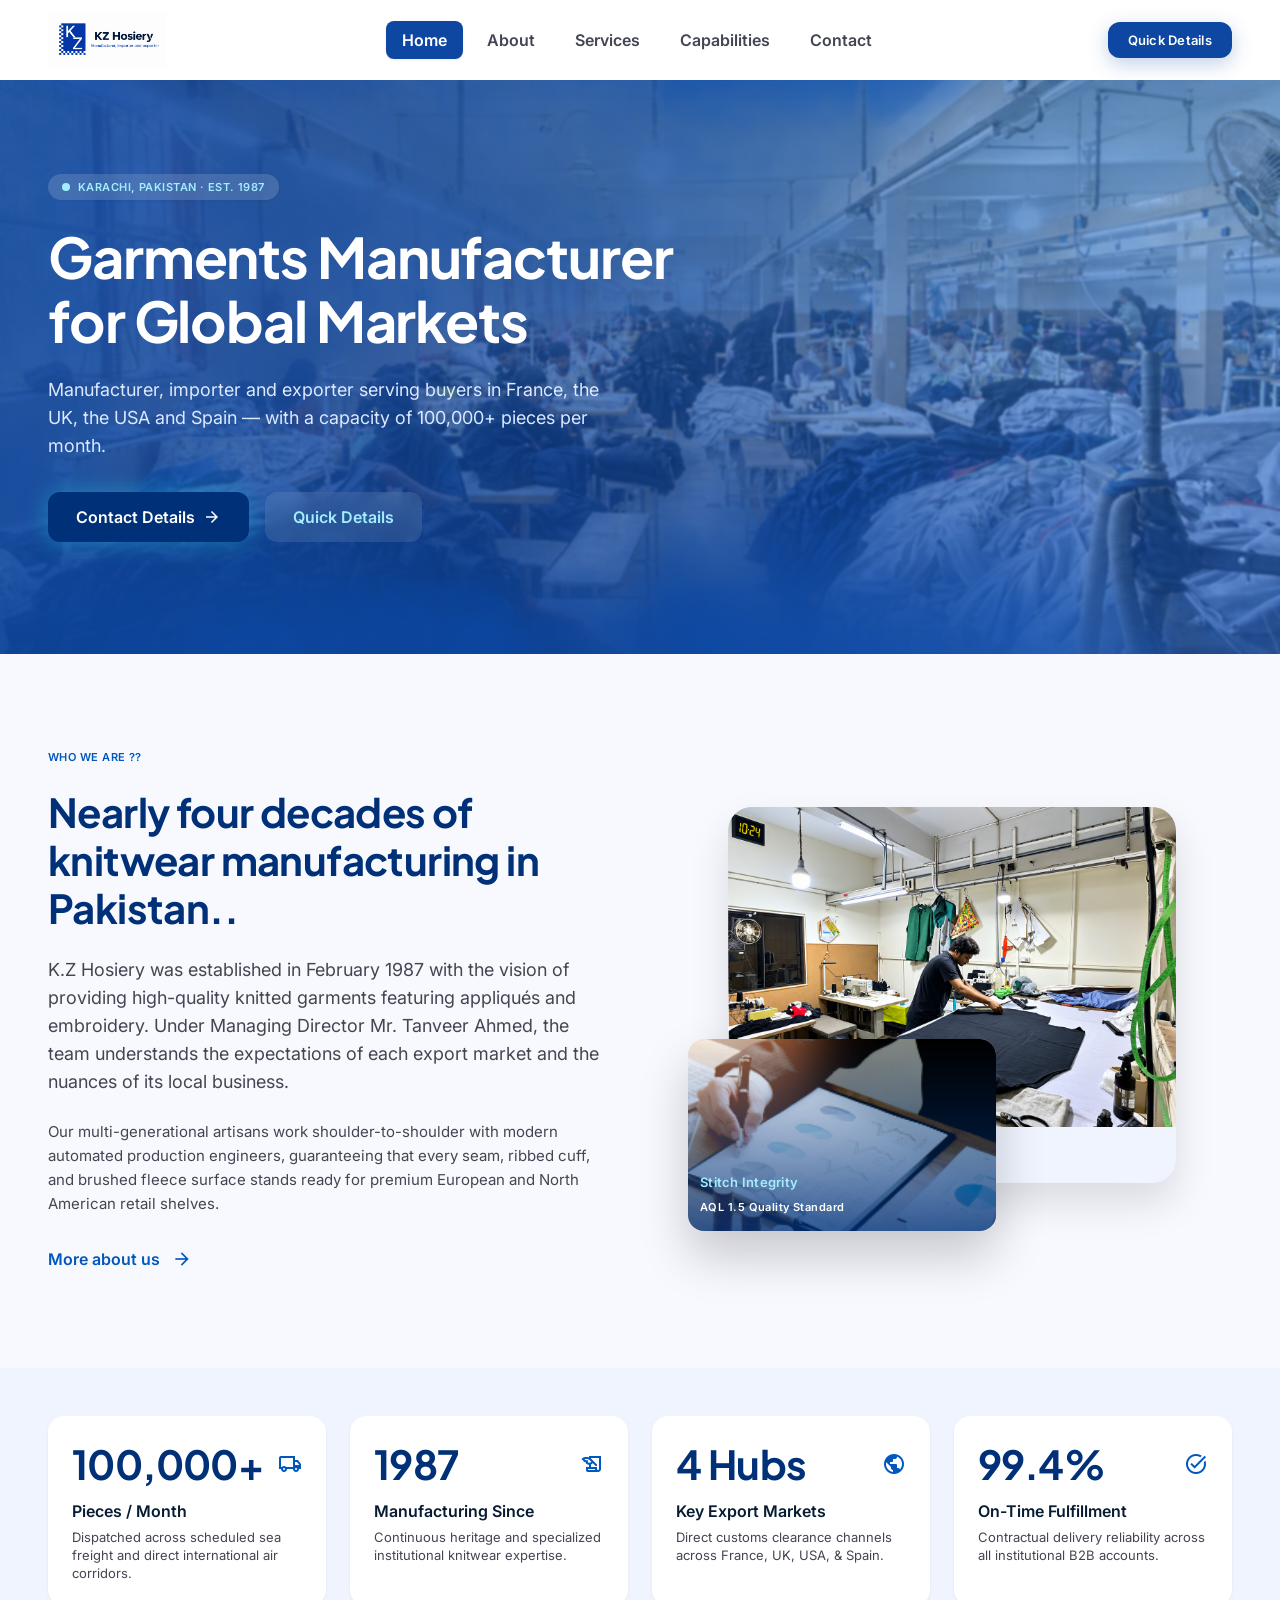
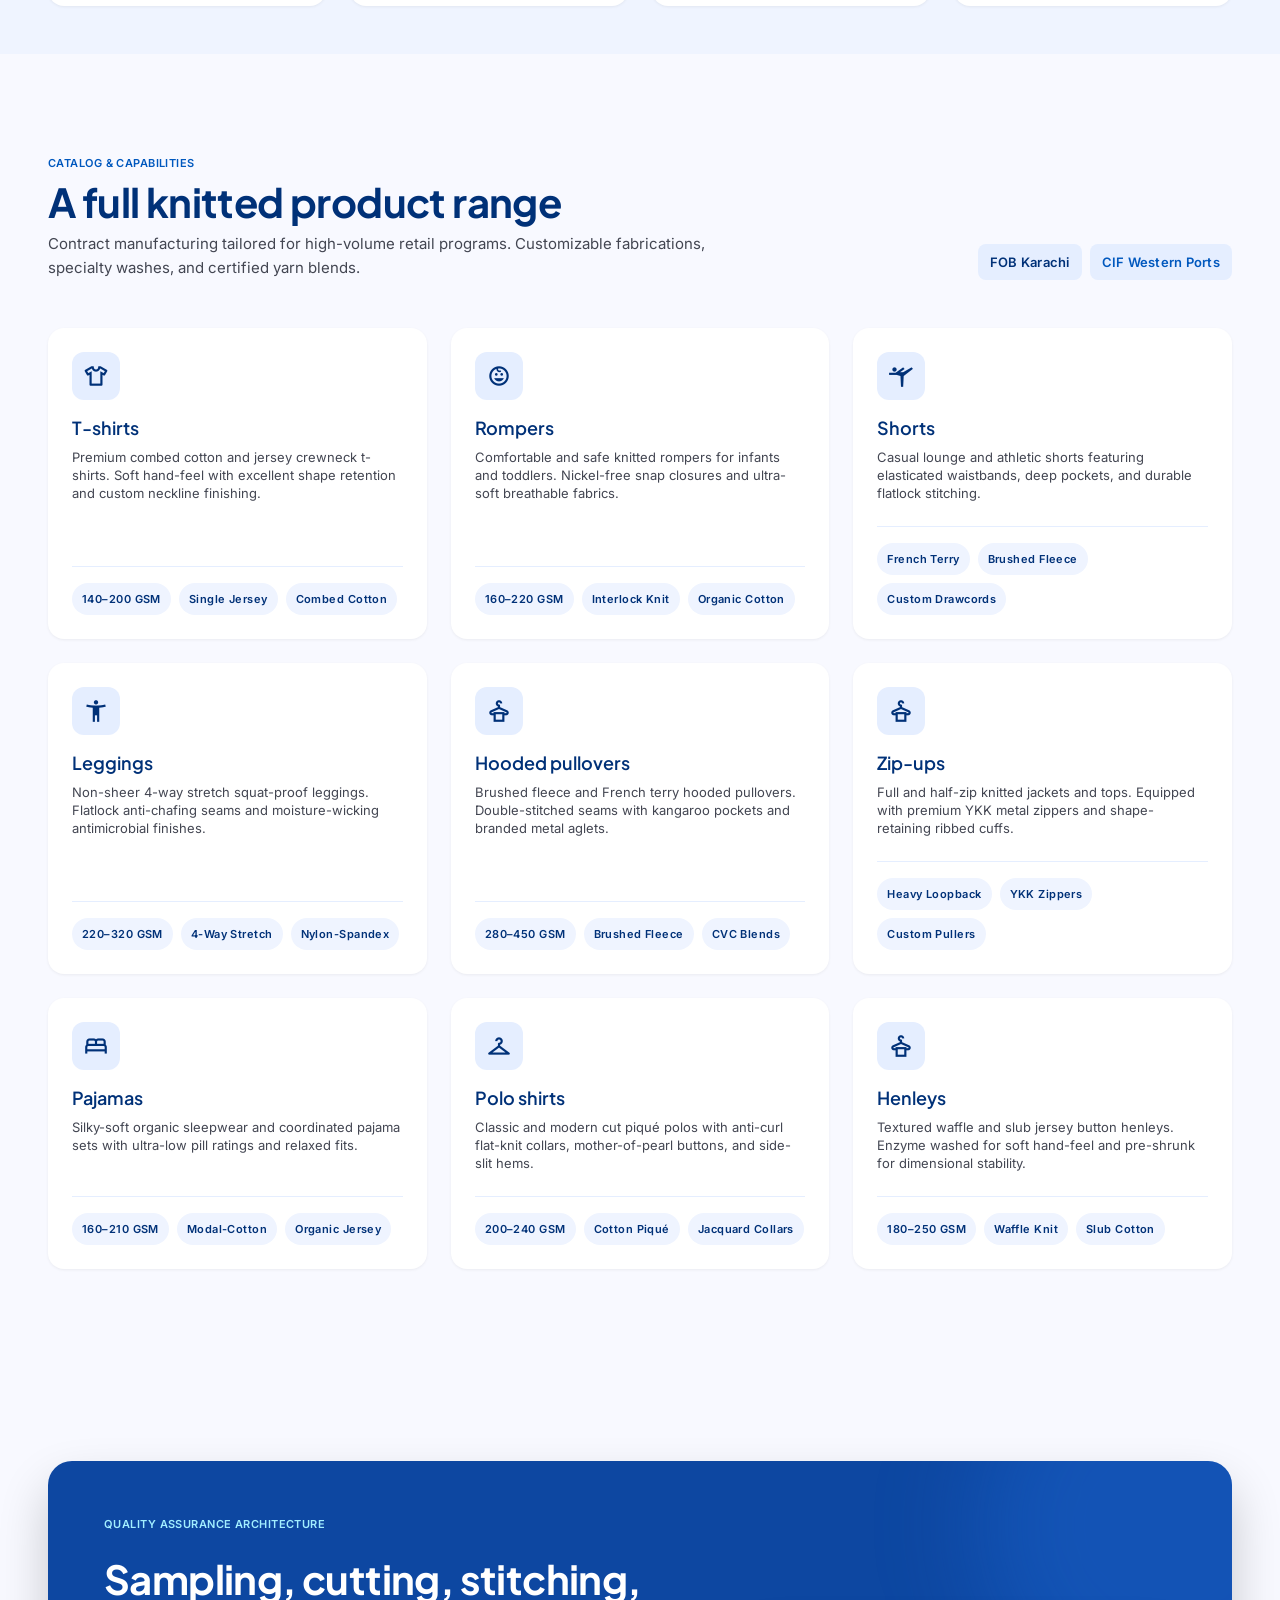
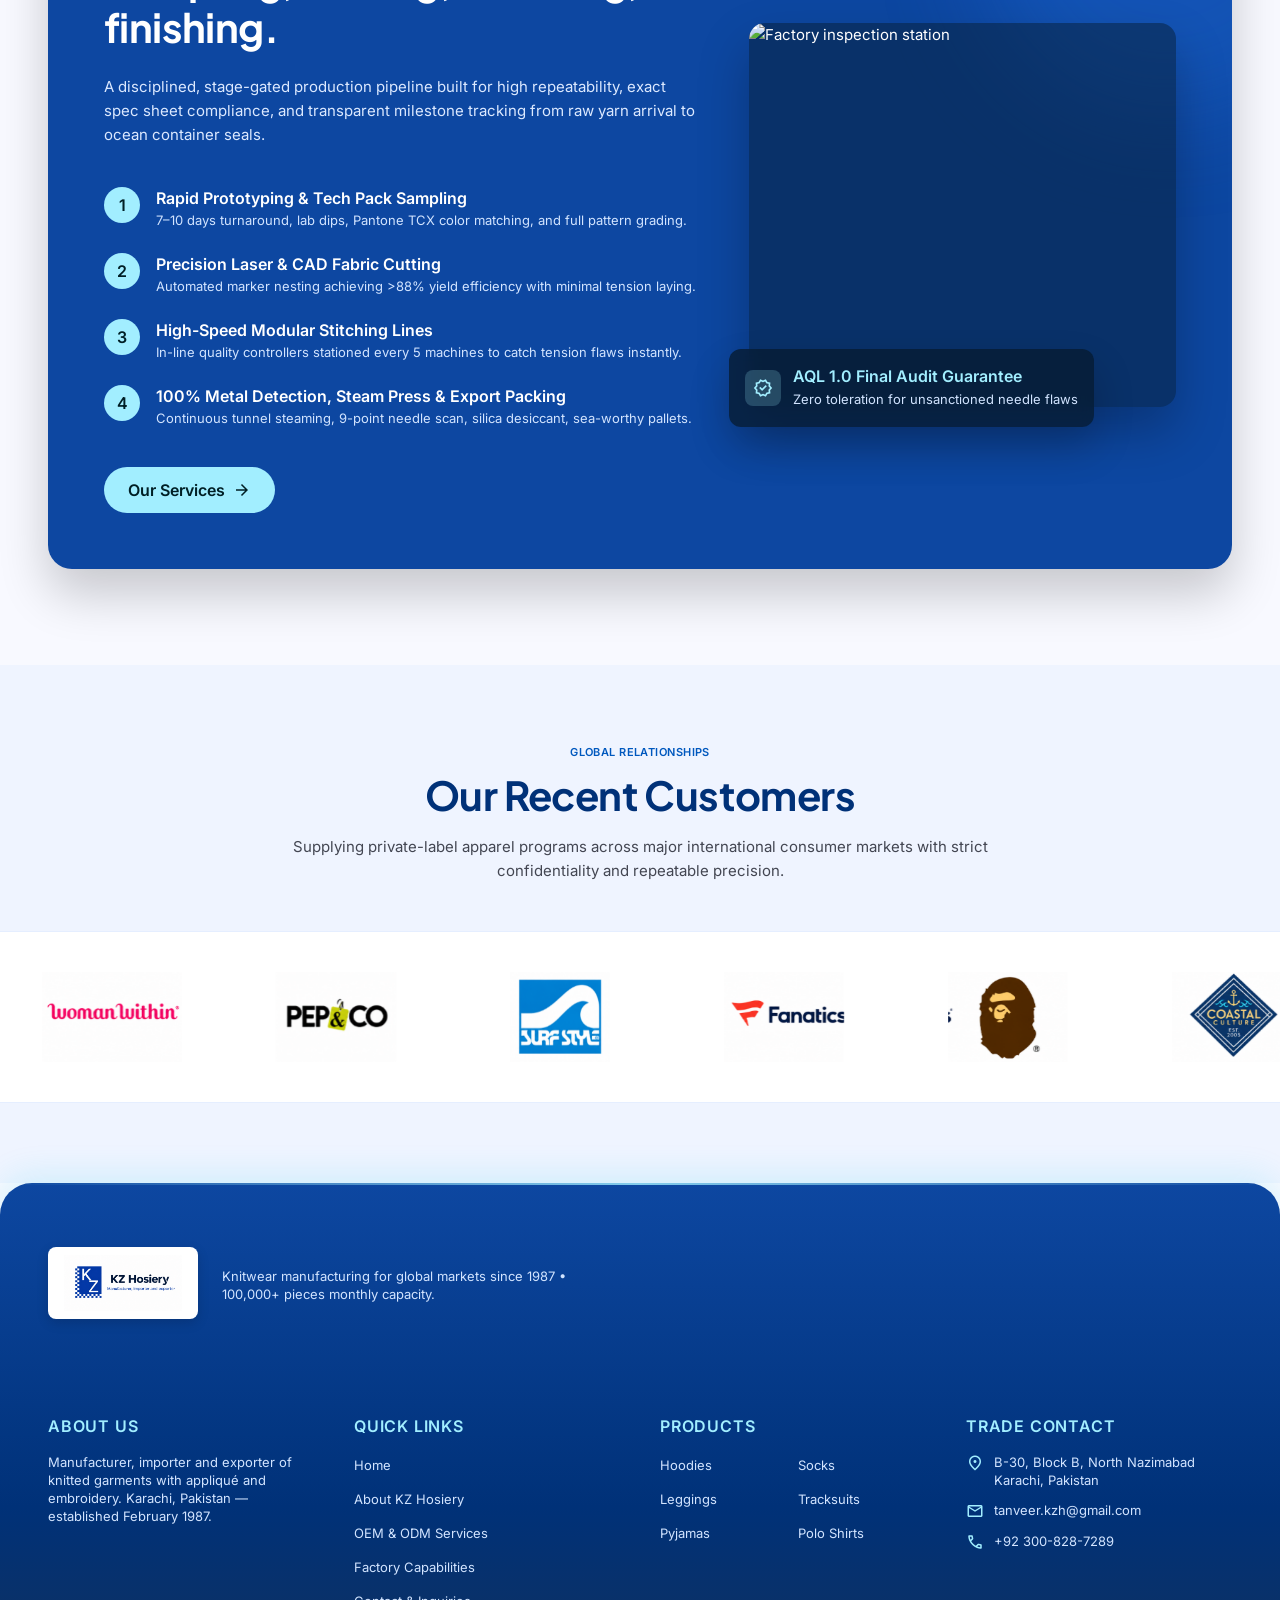
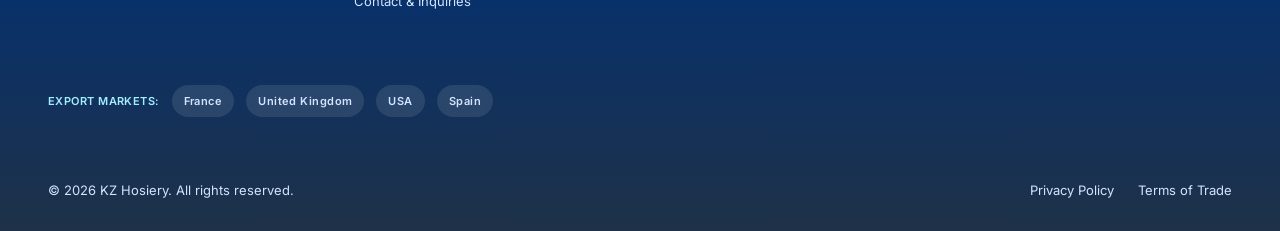
==== commit 831342a0: "home page updated" ====
--- a/index.html
+++ b/index.html
@@ -162,7 +162,6 @@
               />
               <div class="about__photo-caption">
                 <span class="about__photo-caption-label">Karachi High-Capacity Facility</span>
-                <span class="about__photo-caption-badge">85,000 sq ft Vertical Floor</span>
               </div>
             </div>
             <!-- Front Overlapping Photo -->
--- a/assets/css/home.css
+++ b/assets/css/home.css
@@ -379,19 +379,32 @@
 .about__photos {
   position: relative;
   display: flex;
+  flex-direction: column;
   justify-content: center;
   align-items: center;
   padding-bottom: 2rem;     /* space for overlapping photo */
 }
 
+@media (min-width: 768px) {
+  .about__photos {
+    flex-direction: row;
+  }
+}
+
 .about__photo-back {
-  width: 80%;
+  width: 100%;
   border-radius: var(--radius-2xl);
   overflow: hidden;
   box-shadow: 0 20px 40px rgba(0, 0, 0, 0.12);
   background-color: var(--clr-surface-container);
 }
 
+@media (min-width: 768px) {
+  .about__photo-back {
+    width: 80%;
+  }
+}
+
 .about__photo-back img {
   width: 100%;
   height: 20rem;
@@ -429,18 +442,24 @@
 
 /* Front overlapping photo */
 .about__photo-front {
-  position: absolute;
-  bottom: -0.5rem;
-  left: -0.5rem;
-  width: 60%;
+  position: relative;
+  width: 100%;
   border-radius: var(--radius-xl);
   overflow: hidden;
-  box-shadow: 0 25px 50px rgba(0, 0, 0, 0.2);
+  box-shadow: 0 10px 30px rgba(0, 0, 0, 0.15);
   background-color: var(--clr-surface-container-lowest);
-}
-
-@media (min-width: 640px) {
-  .about__photo-front { left: 1rem; }
+  margin-top: 1rem;
+}
+
+@media (min-width: 768px) {
+  .about__photo-front { 
+    position: absolute;
+    bottom: -1rem;
+    left: 1rem;
+    width: 55%;
+    margin-top: 0;
+    box-shadow: 0 25px 50px rgba(0, 0, 0, 0.2);
+  }
 }
 
 .about__photo-front-inner {
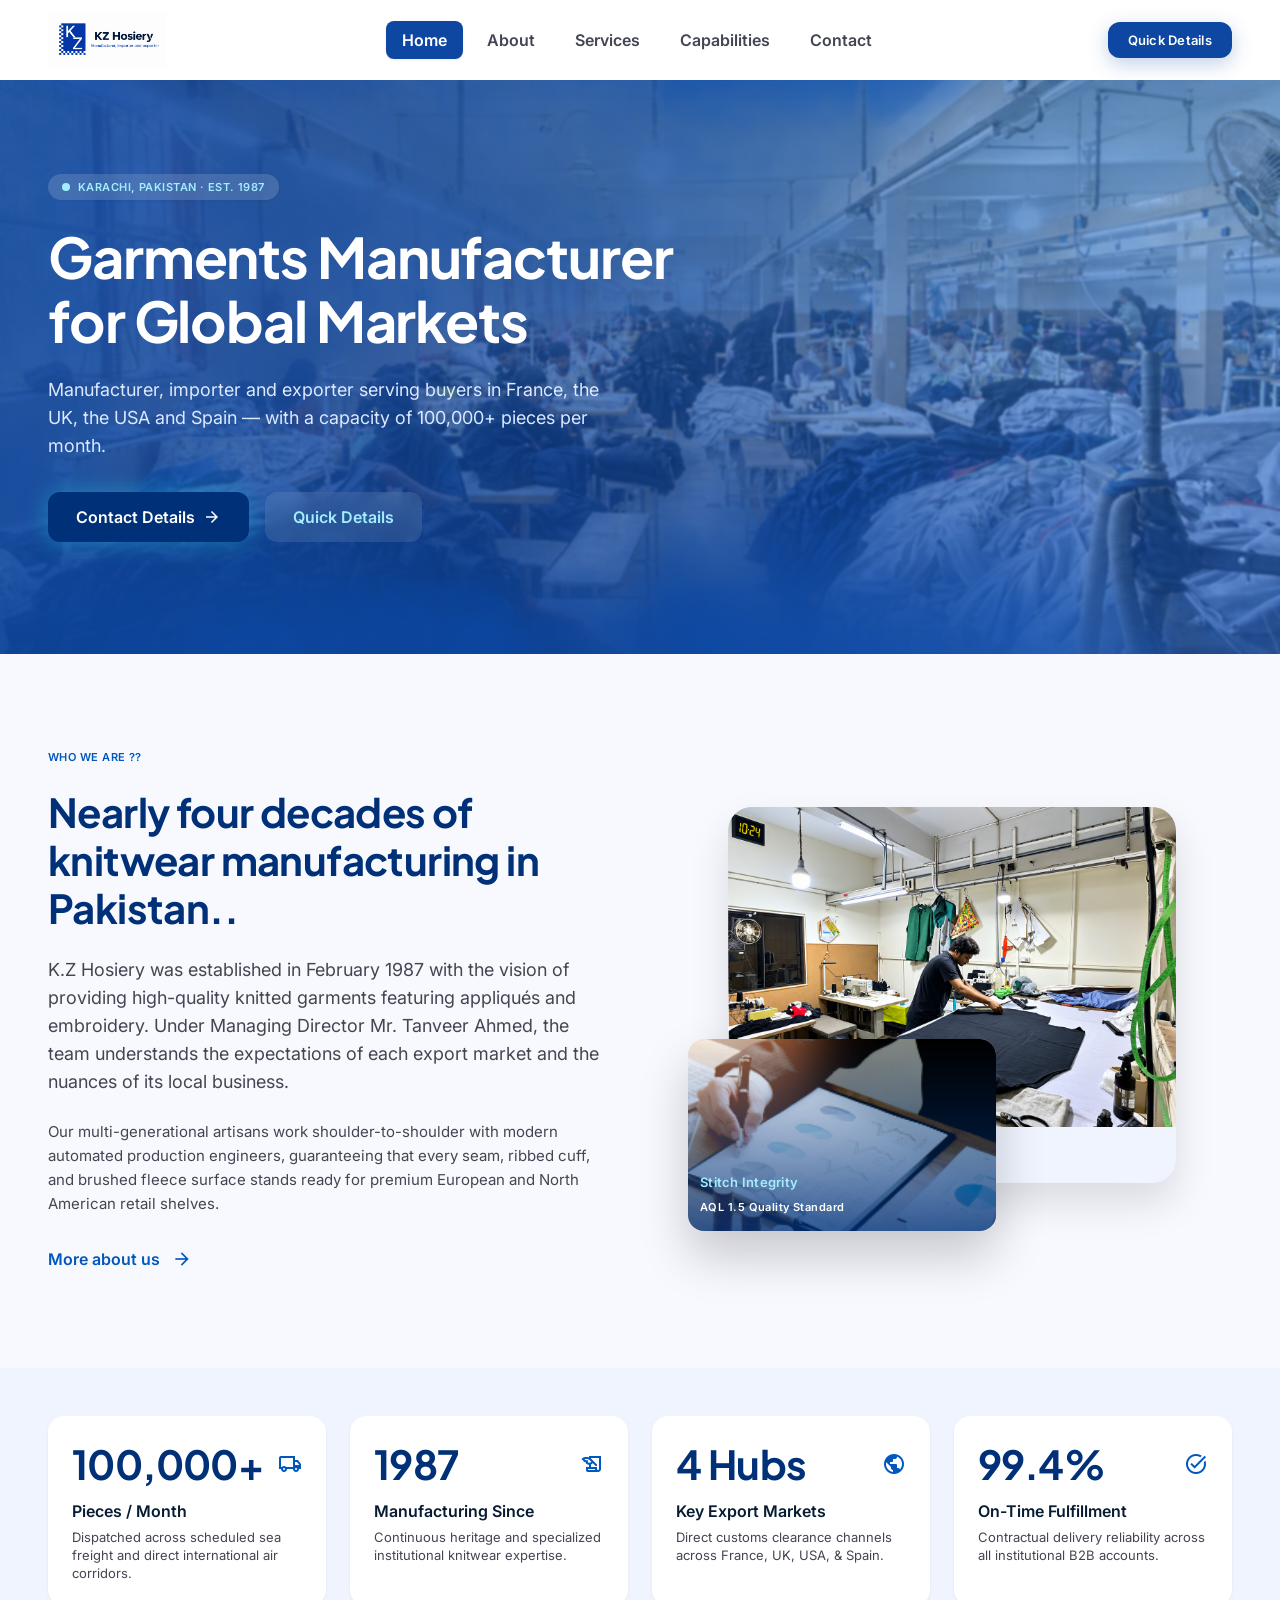
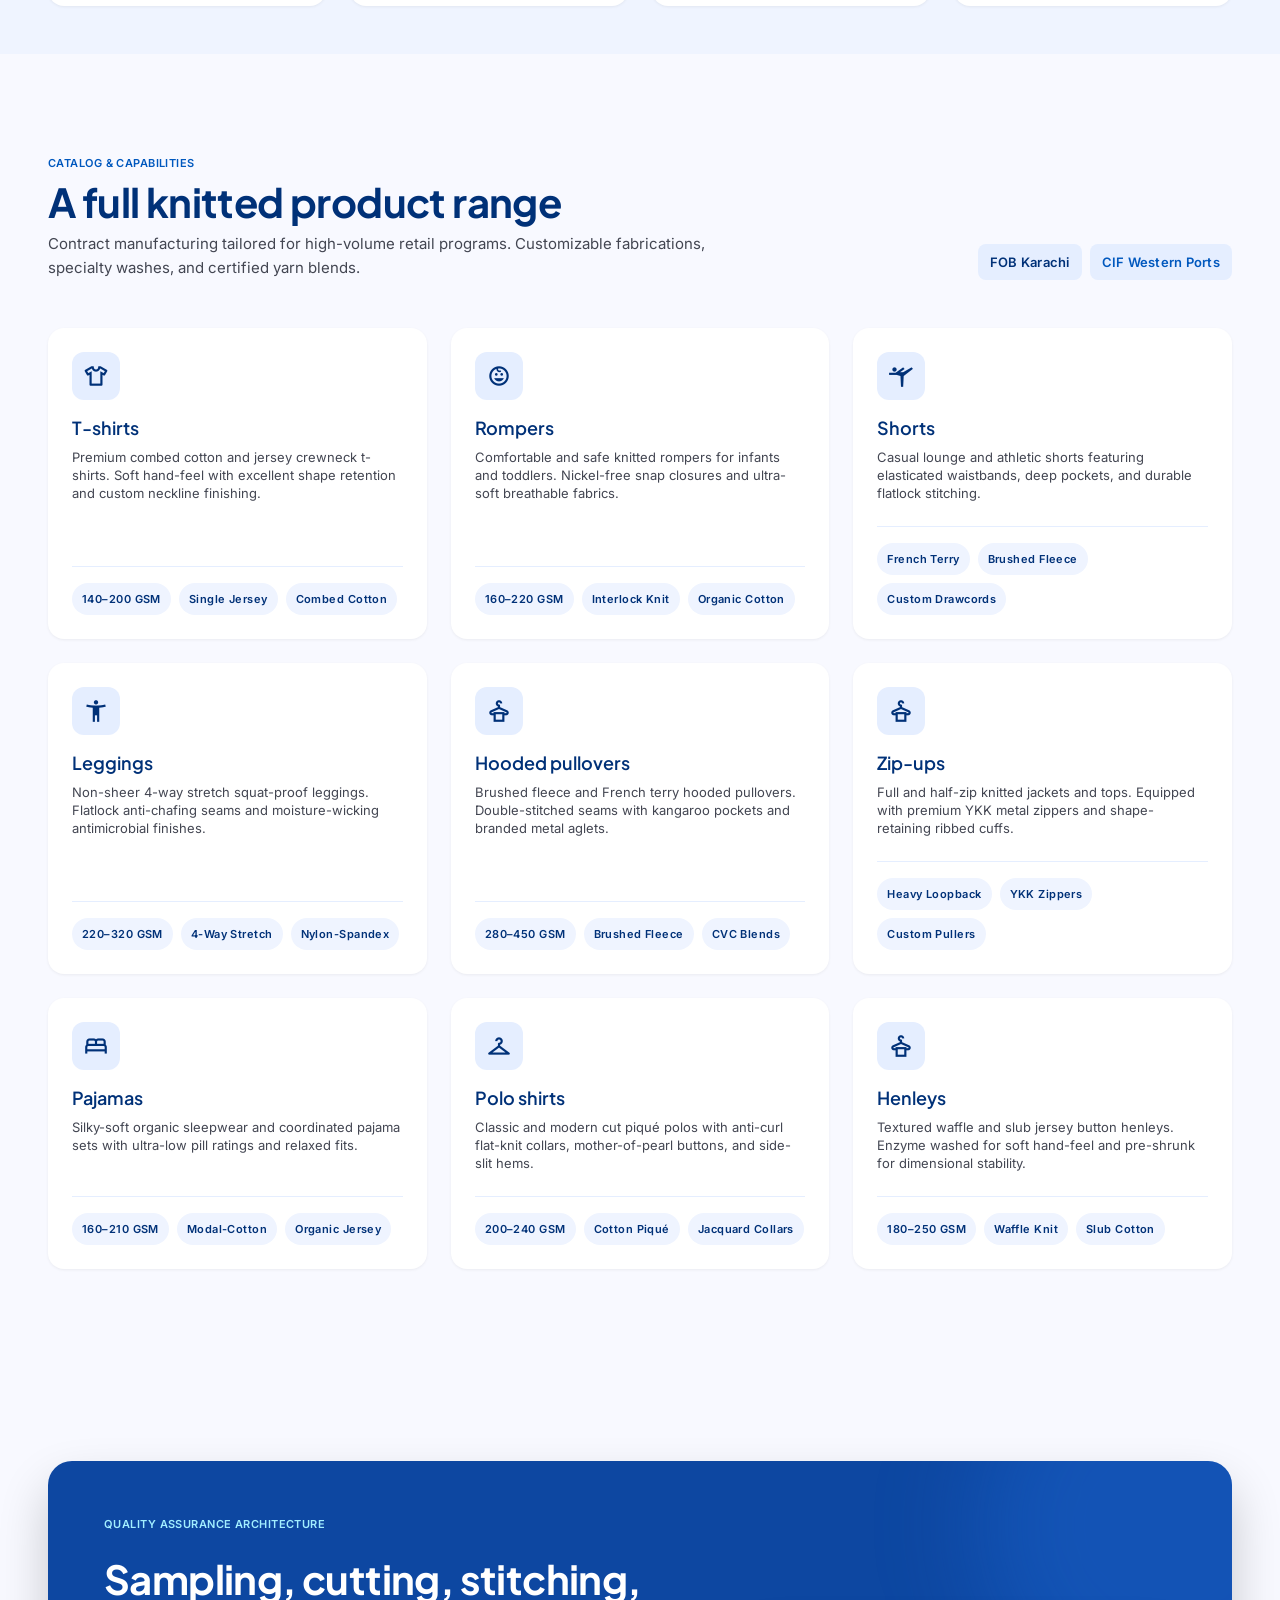
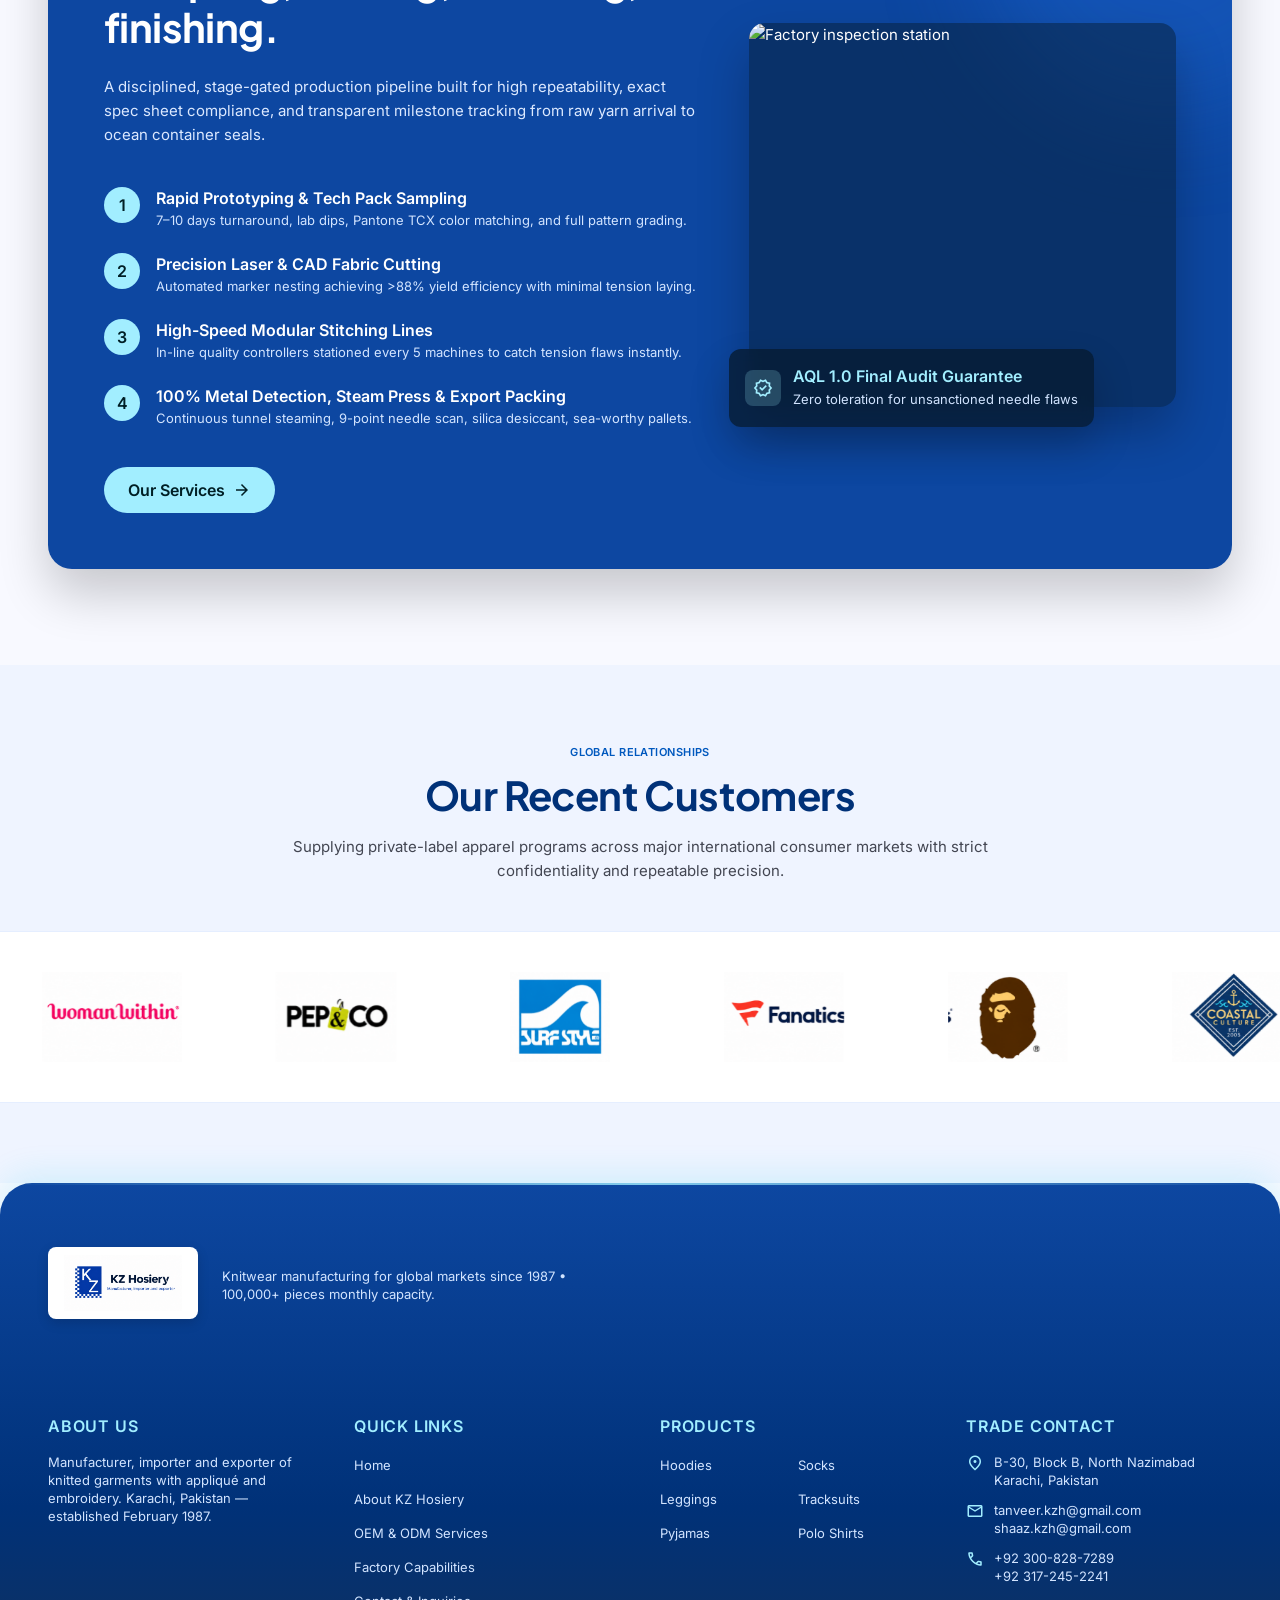
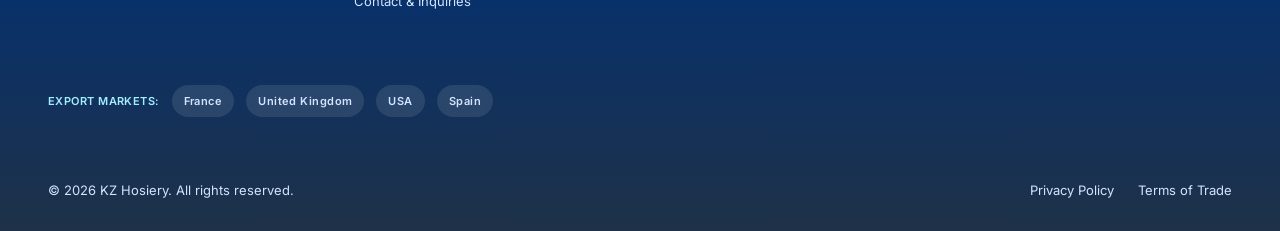
==== commit f9660c0f: "contact info changed" ====
--- a/index.html
+++ b/index.html
@@ -4,6 +4,7 @@
   <meta charset="utf-8" />
   <meta name="viewport" content="width=device-width, initial-scale=1.0" />
   <title>KZ Hosiery | Global Knitwear Manufacturer</title>
+  <link rel="icon" type="image/png" href="./assets/images/logofav.png">
   <meta name="description" content="KZ Hosiery – premium knitwear manufacturer in Karachi, Pakistan since 1987. OEM &amp; ODM exporter of hoodies, tracksuits, socks, leggings and more to France, UK, USA &amp; Spain. 100,000+ pieces per month." />
 
   <!-- Google Fonts -->
@@ -588,11 +589,11 @@
             </div>
             <div class="footer__contact-item">
               <span class="material-symbols-outlined">mail</span>
-              <a href="mailto:trade@kzhosiery.com">tanveer.kzh@gmail.com</a>
+              <a href="mailto:trade@kzhosiery.com">tanveer.kzh@gmail.com <br>shaaz.kzh@gmail.com</a>
             </div>
             <div class="footer__contact-item">
               <span class="material-symbols-outlined">call</span>
-              <span>+92 300-828-7289</span>
+              <span>+92 300-828-7289 <br> +92 317-245-2241</span>
             </div>
           </div>
         </div>
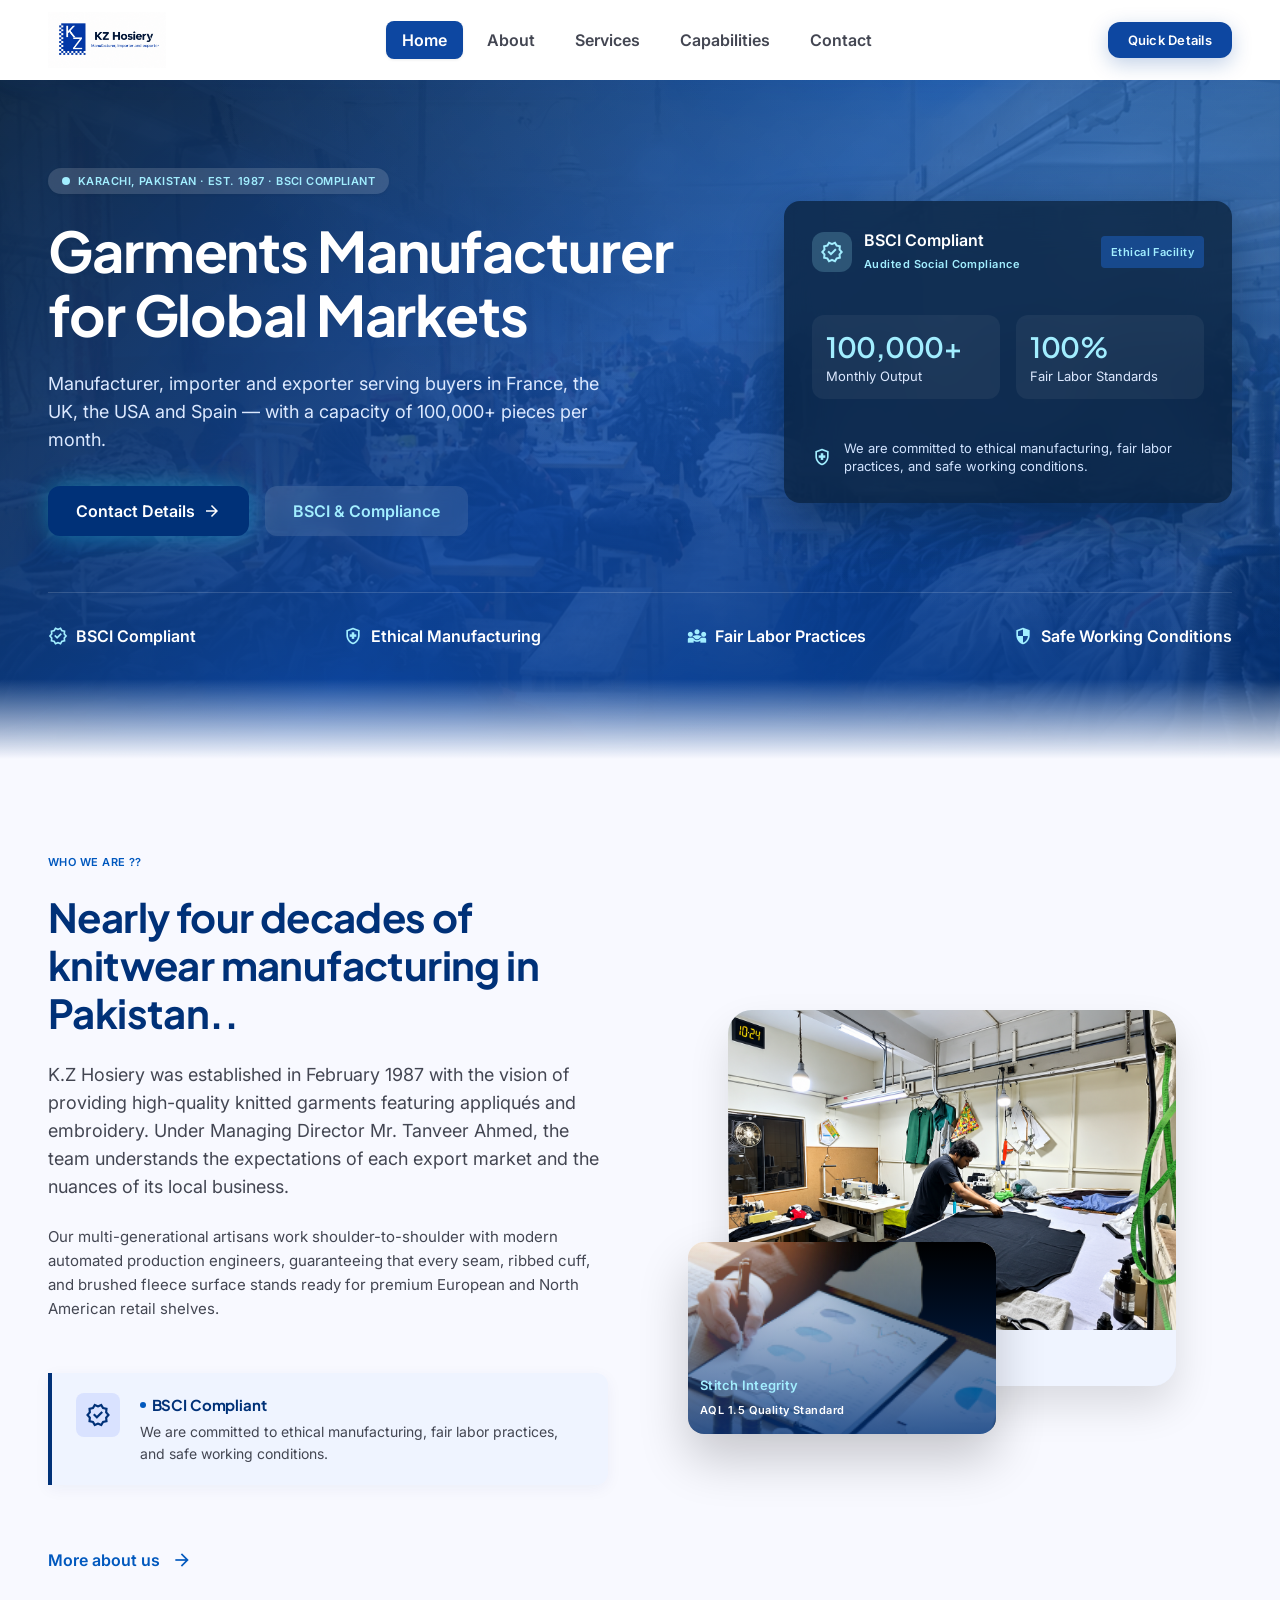
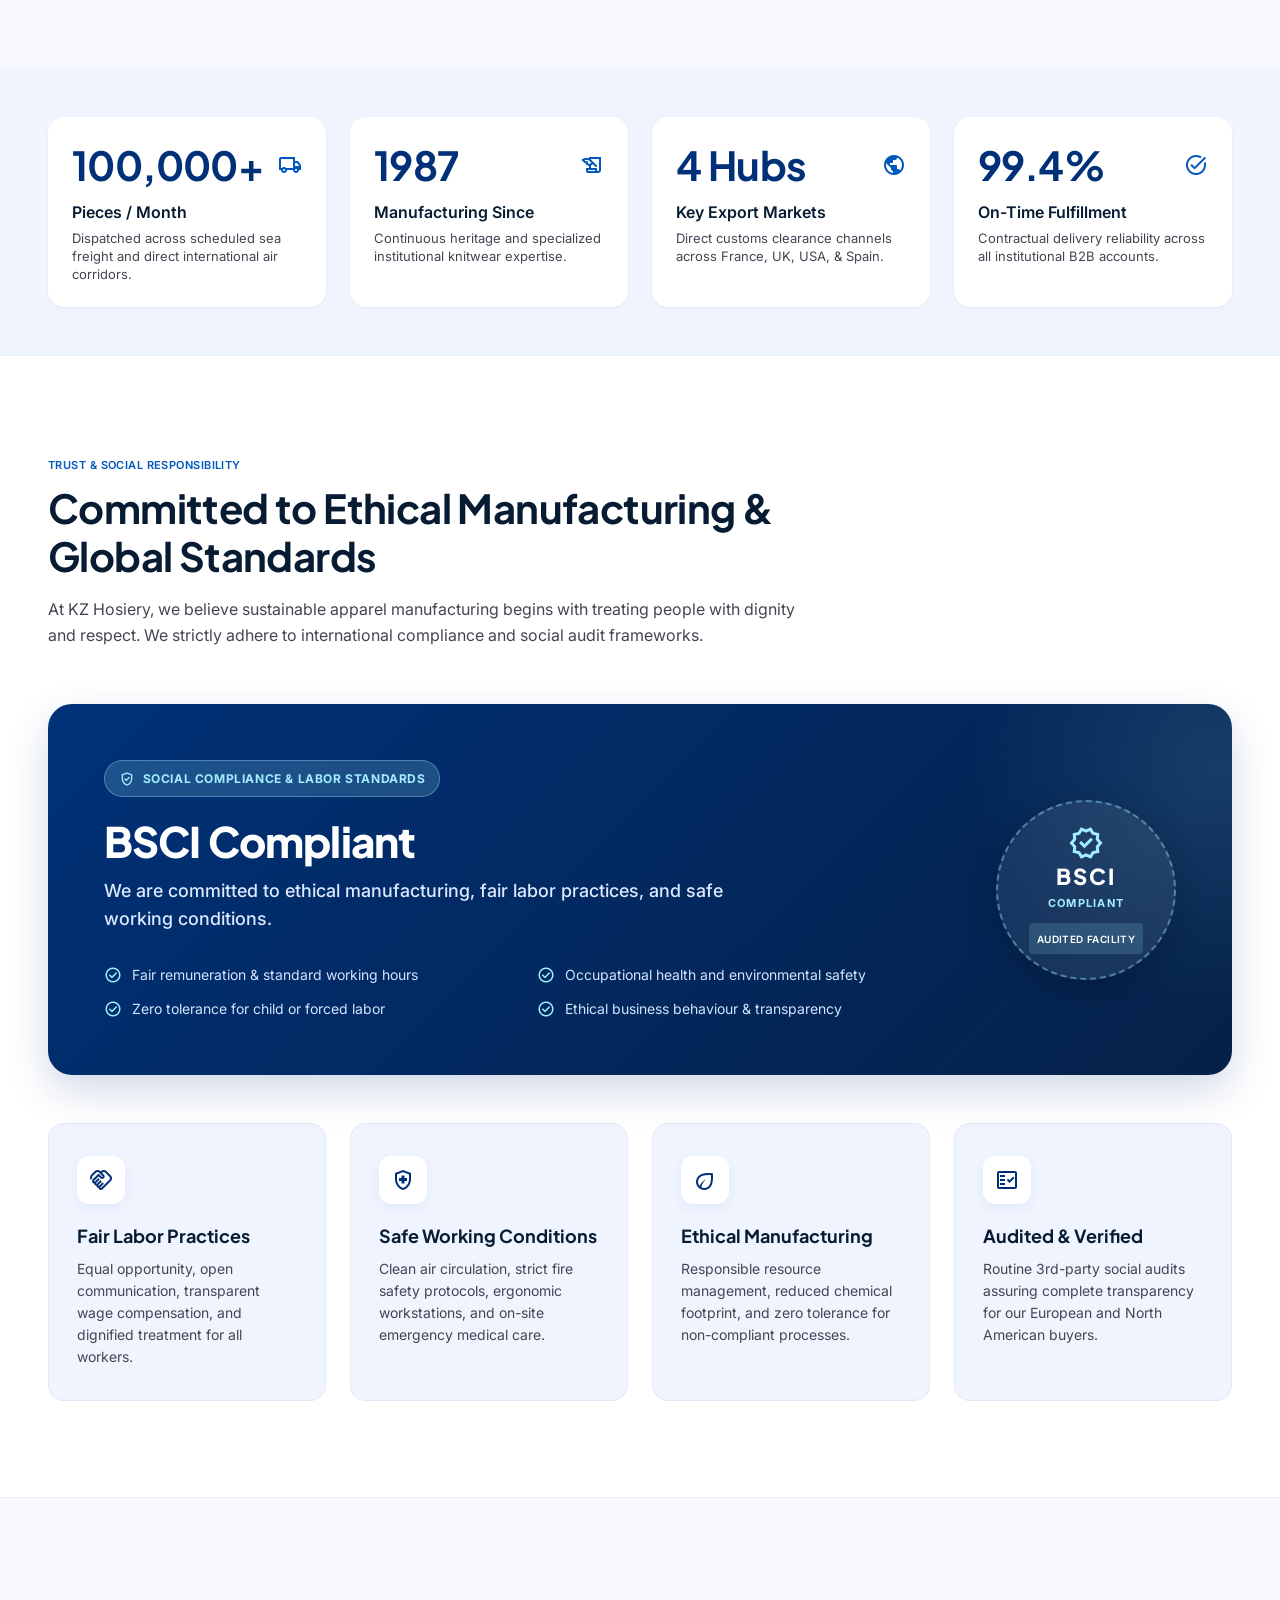
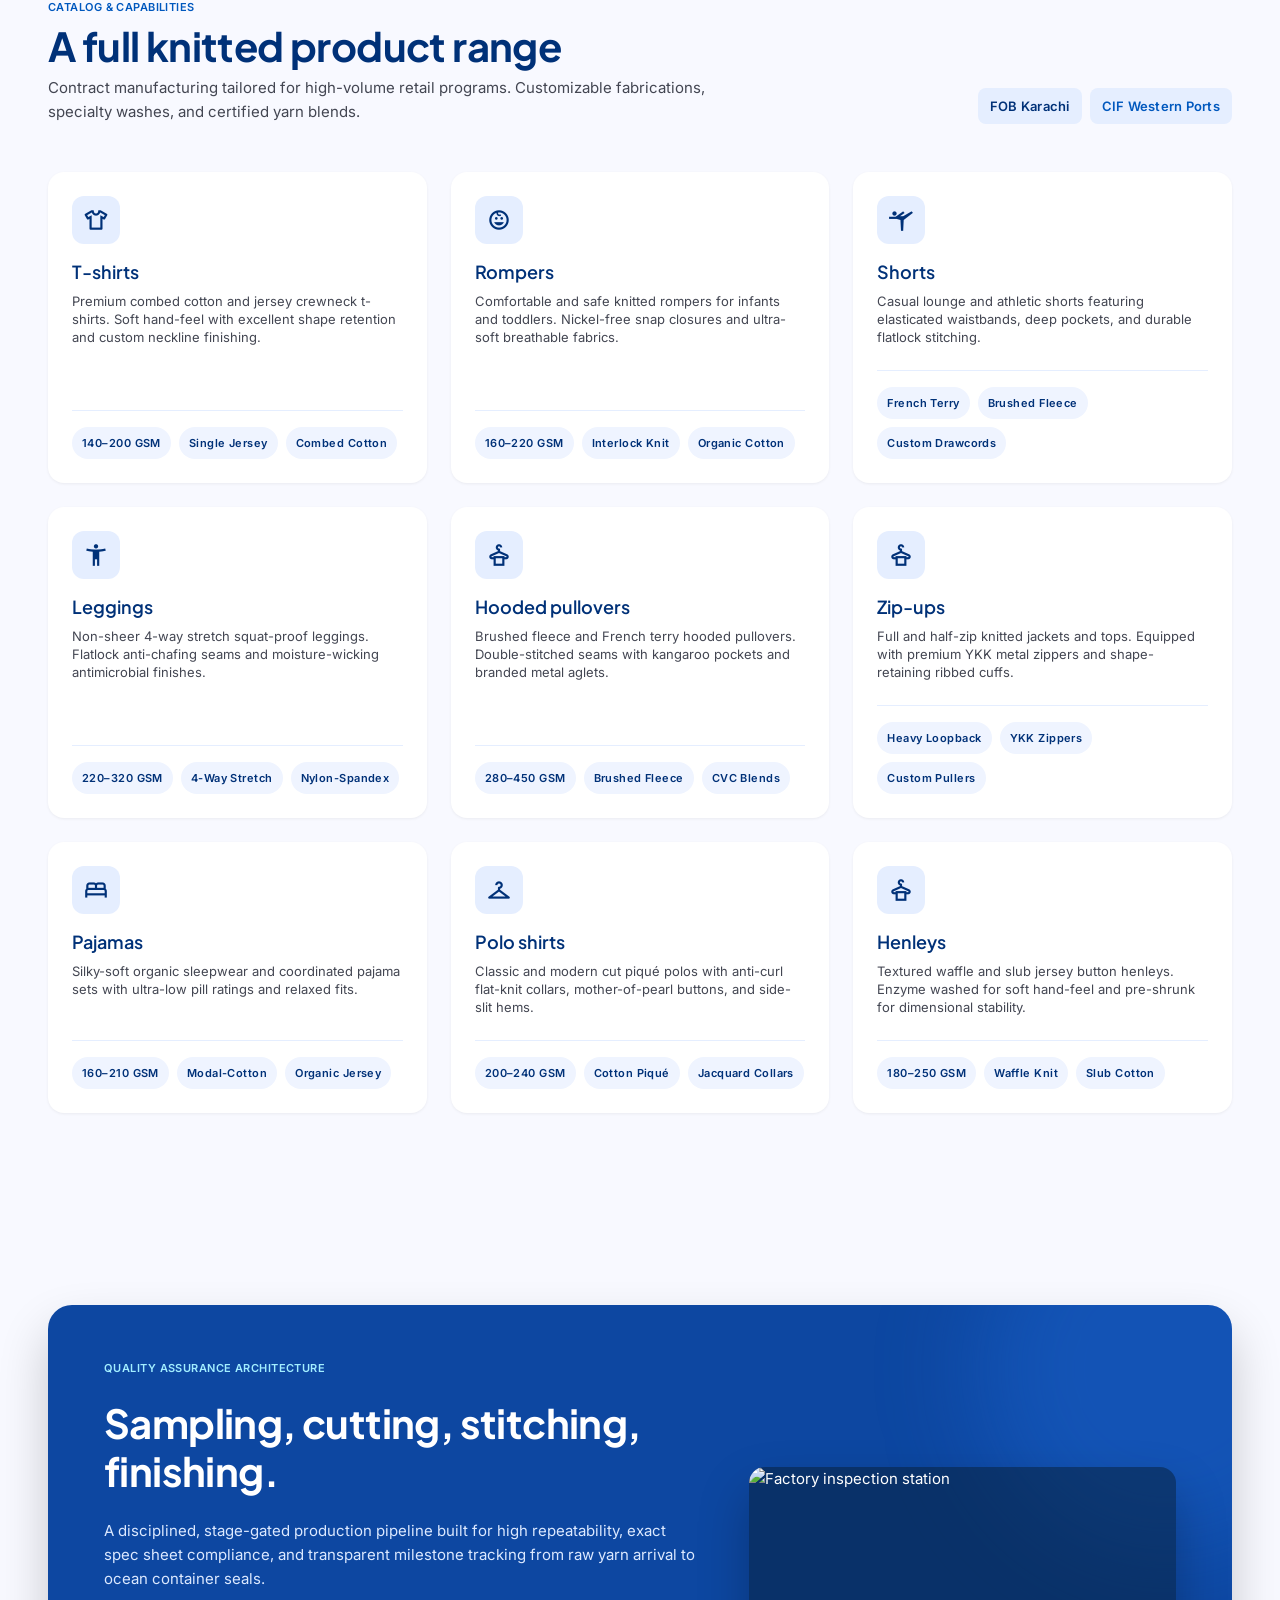
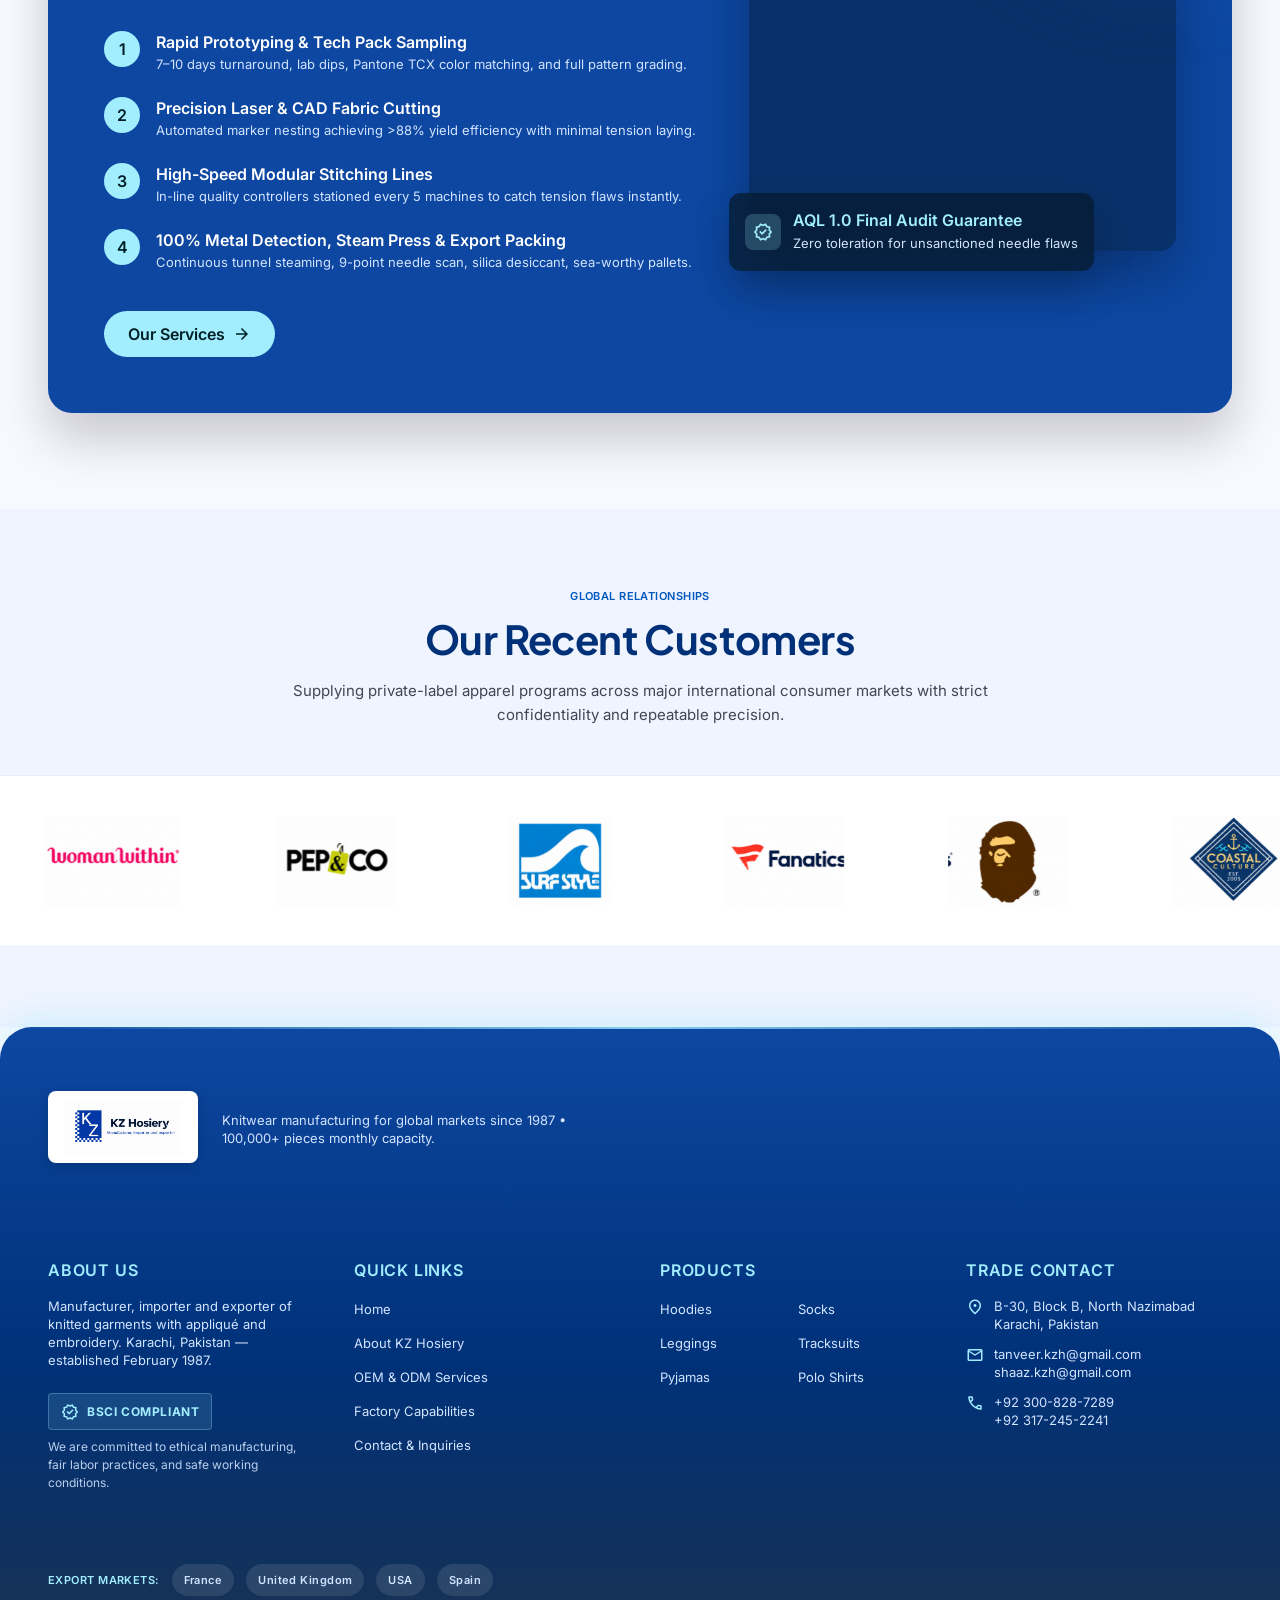
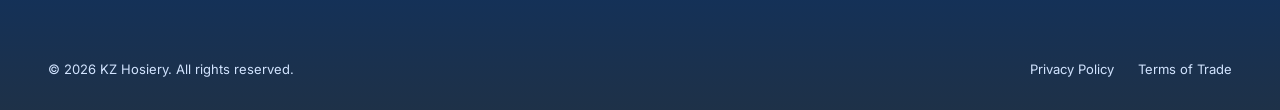
==== commit f38a8e54: "bs complanit added" ====
--- a/index.html
+++ b/index.html
@@ -95,6 +95,7 @@
         />
         <div class="hero__overlay"></div>
         <div class="hero__radial"></div>
+        <div class="hero__fade-bottom"></div>
       </div>
 
       <!-- Hero Content -->
@@ -106,7 +107,7 @@
             <!-- Badge -->
             <div class="hero__badge">
               <span class="hero__badge-dot"></span>
-              <span class="hero__badge-text">Karachi, Pakistan · Est. 1987</span>
+              <span class="hero__badge-text">Karachi, Pakistan · Est. 1987 · BSCI Compliant</span>
             </div>
 
             <h1 class="hero__title">Garments Manufacturer for Global Markets</h1>
@@ -121,12 +122,64 @@
                 <span>Contact Details</span>
                 <span class="material-symbols-outlined">arrow_forward</span>
               </a>
-              <a href="#factory-tour" class="btn btn--ghost">
-                <span>Quick Details</span>
+              <a href="#certifications" class="btn btn--ghost">
+                <span>BSCI &amp; Compliance</span>
               </a>
             </div>
           </div>
 
+          <!-- Right Column: Glass Trust Card -->
+          <div class="hero__right">
+            <div class="hero__trust-card">
+              <div class="trust-card__header">
+                <div class="trust-card__header-left">
+                  <div class="trust-card__icon-box">
+                    <span class="material-symbols-outlined">verified</span>
+                  </div>
+                  <div>
+                    <span class="trust-card__label">BSCI Compliant</span>
+                    <span class="trust-card__sublabel">Audited Social Compliance</span>
+                  </div>
+                </div>
+                <span class="trust-card__badge">Ethical Facility</span>
+              </div>
+              <div class="trust-card__stats">
+                <div class="trust-card__stat">
+                  <span class="trust-card__stat-number">100,000+</span>
+                  <span class="trust-card__stat-label">Monthly Output</span>
+                </div>
+                <div class="trust-card__stat">
+                  <span class="trust-card__stat-number">100%</span>
+                  <span class="trust-card__stat-label">Fair Labor Standards</span>
+                </div>
+              </div>
+              <div class="trust-card__footer">
+                <span class="material-symbols-outlined">health_and_safety</span>
+                <span>We are committed to ethical manufacturing, fair labor practices, and safe working conditions.</span>
+              </div>
+            </div>
+          </div>
+
+        </div>
+
+        <!-- Compliance Badges Strip along bottom -->
+        <div class="hero__compliance">
+          <div class="hero__compliance-item">
+            <span class="material-symbols-outlined">verified</span>
+            <span>BSCI Compliant</span>
+          </div>
+          <div class="hero__compliance-item">
+            <span class="material-symbols-outlined">health_and_safety</span>
+            <span>Ethical Manufacturing</span>
+          </div>
+          <div class="hero__compliance-item">
+            <span class="material-symbols-outlined">diversity_3</span>
+            <span>Fair Labor Practices</span>
+          </div>
+          <div class="hero__compliance-item">
+            <span class="material-symbols-outlined">security</span>
+            <span>Safe Working Conditions</span>
+          </div>
         </div>
       </div>
     </section>
@@ -145,6 +198,20 @@
             <p class="about__body-md">
               Our multi-generational artisans work shoulder-to-shoulder with modern automated production engineers, guaranteeing that every seam, ribbed cuff, and brushed fleece surface stands ready for premium European and North American retail shelves.
             </p>
+
+            <!-- BSCI Compliance Callout in About Us -->
+            <div class="about__compliance-callout">
+              <div class="about__compliance-icon">
+                <span class="material-symbols-outlined">verified</span>
+              </div>
+              <div class="about__compliance-body">
+                <span class="about__compliance-badge">BSCI Compliant</span>
+                <p class="about__compliance-text">
+                  We are committed to ethical manufacturing, fair labor practices, and safe working conditions.
+                </p>
+              </div>
+            </div>
+
             <div class="about__link-wrap">
               <a href="about/index.html" class="link-arrow">
                 <span>More about us</span>
@@ -227,6 +294,106 @@
           </div>
 
         </div>
+      </div>
+    </section>
+
+    <!-- ==================== COMPANY CERTIFICATIONS & TRUST ==================== -->
+    <section class="certifications" id="certifications">
+      <div class="container">
+        
+        <div class="certifications__header">
+          <span class="section-label">Trust &amp; Social Responsibility</span>
+          <h2 class="certifications__heading">Committed to Ethical Manufacturing &amp; Global Standards</h2>
+          <p class="certifications__subtitle">
+            At KZ Hosiery, we believe sustainable apparel manufacturing begins with treating people with dignity and respect. We strictly adhere to international compliance and social audit frameworks.
+          </p>
+        </div>
+
+        <!-- Featured BSCI Banner Card -->
+        <div class="certifications__featured-card">
+          <div class="certifications__featured-left">
+            <div class="certifications__featured-badge">
+              <span class="material-symbols-outlined">verified_user</span>
+              <span>Social Compliance &amp; Labor Standards</span>
+            </div>
+            <h3 class="certifications__featured-title">BSCI Compliant</h3>
+            <p class="certifications__featured-desc">
+              We are committed to ethical manufacturing, fair labor practices, and safe working conditions.
+            </p>
+            <div class="certifications__featured-points">
+              <div class="certifications__point">
+                <span class="material-symbols-outlined">check_circle</span>
+                <span>Fair remuneration &amp; standard working hours</span>
+              </div>
+              <div class="certifications__point">
+                <span class="material-symbols-outlined">check_circle</span>
+                <span>Occupational health and environmental safety</span>
+              </div>
+              <div class="certifications__point">
+                <span class="material-symbols-outlined">check_circle</span>
+                <span>Zero tolerance for child or forced labor</span>
+              </div>
+              <div class="certifications__point">
+                <span class="material-symbols-outlined">check_circle</span>
+                <span>Ethical business behaviour &amp; transparency</span>
+              </div>
+            </div>
+          </div>
+          <div class="certifications__featured-right">
+            <div class="certifications__seal">
+              <span class="material-symbols-outlined certifications__seal-icon">verified</span>
+              <span class="certifications__seal-title">BSCI</span>
+              <span class="certifications__seal-sub">COMPLIANT</span>
+              <span class="certifications__seal-audit">Audited Facility</span>
+            </div>
+          </div>
+        </div>
+
+        <!-- Trust Pillars Grid -->
+        <div class="certifications__grid">
+          
+          <div class="cert-card">
+            <div class="cert-card__icon">
+              <span class="material-symbols-outlined">handshake</span>
+            </div>
+            <h4 class="cert-card__title">Fair Labor Practices</h4>
+            <p class="cert-card__desc">
+              Equal opportunity, open communication, transparent wage compensation, and dignified treatment for all workers.
+            </p>
+          </div>
+
+          <div class="cert-card">
+            <div class="cert-card__icon">
+              <span class="material-symbols-outlined">health_and_safety</span>
+            </div>
+            <h4 class="cert-card__title">Safe Working Conditions</h4>
+            <p class="cert-card__desc">
+              Clean air circulation, strict fire safety protocols, ergonomic workstations, and on-site emergency medical care.
+            </p>
+          </div>
+
+          <div class="cert-card">
+            <div class="cert-card__icon">
+              <span class="material-symbols-outlined">eco</span>
+            </div>
+            <h4 class="cert-card__title">Ethical Manufacturing</h4>
+            <p class="cert-card__desc">
+              Responsible resource management, reduced chemical footprint, and zero tolerance for non-compliant processes.
+            </p>
+          </div>
+
+          <div class="cert-card">
+            <div class="cert-card__icon">
+              <span class="material-symbols-outlined">fact_check</span>
+            </div>
+            <h4 class="cert-card__title">Audited &amp; Verified</h4>
+            <p class="cert-card__desc">
+              Routine 3rd-party social audits assuring complete transparency for our European and North American buyers.
+            </p>
+          </div>
+
+        </div>
+
       </div>
     </section>
 
@@ -551,7 +718,12 @@
           <p class="footer__col-text">
 Manufacturer, importer and exporter of knitted garments with appliqué and embroidery. Karachi, Pakistan — established February 1987.          </p>
           <div class="footer__compliance">
-          </div>
+            <span class="material-symbols-outlined">verified</span>
+            <span>BSCI Compliant</span>
+          </div>
+          <p class="footer__compliance-text">
+            We are committed to ethical manufacturing, fair labor practices, and safe working conditions.
+          </p>
         </div>
 
         <!-- Column 2: Quick Links -->
--- a/assets/css/global.css
+++ b/assets/css/global.css
@@ -82,10 +82,11 @@
 
 html {
   scroll-behavior: smooth;
+  overflow-x: hidden;
 }
 
 body {
-  overscroll-behavior: none;
+  overflow-x: hidden;
   font-family: var(--ff-body);
   font-size: 0.9375rem;   /* 15px – body-md */
   line-height: 1.5rem;     /* 24px */
@@ -746,10 +747,14 @@
 }
 
 .footer__compliance {
-  display: flex;
+  display: inline-flex;
   align-items: center;
   gap: 0.5rem;
-  margin-top: 0.5rem;
+  margin-top: 0.75rem;
+  padding: 0.35rem 0.75rem;
+  background-color: rgba(162, 238, 255, 0.12);
+  border: 1px solid rgba(162, 238, 255, 0.28);
+  border-radius: var(--radius-sm);
 }
 
 .footer__compliance .material-symbols-outlined {
@@ -758,10 +763,22 @@
 }
 
 .footer__compliance span:last-child {
-  font-size: 11px;
-  font-weight: 600;
-  letter-spacing: 0.04em;
+  font-family: var(--ff-body);
+  font-size: 12px;
+  font-weight: 700;
+  letter-spacing: 0.05em;
+  color: var(--clr-tertiary-fixed);
+  text-transform: uppercase;
+}
+
+.footer__compliance-text {
+  font-family: var(--ff-body);
+  font-size: 12px;
+  line-height: 18px;
   color: var(--clr-surface-container-highest);
+  opacity: 0.88;
+  margin-top: 0.5rem;
+  max-width: 320px;
 }
 
 /* Footer links */
--- a/assets/css/home.css
+++ b/assets/css/home.css
@@ -9,15 +9,18 @@
 .hero {
   position: relative;
   width: 100%;
-  margin-top: 30px;       /* tuck behind fixed navbar */
-  padding-top: 7rem;
+  margin-top: 0;
+  padding-top: 7.5rem;
   padding-bottom: 5rem;
   overflow: hidden;
   background-color: var(--clr-primary-container);
 }
 
 @media (min-width: 1024px) {
-  .hero { padding-bottom: 7rem; }
+  .hero {
+    padding-top: 8.5rem;
+    padding-bottom: 7rem;
+  }
 }
 
 /* ── Background layers ── */
@@ -25,26 +28,29 @@
   position: absolute;
   inset: 0;
   z-index: 0;
+  overflow: hidden;
+  pointer-events: none;
 }
 
 .hero__bg-img {
   width: 100%;
   height: 100%;
   object-fit: cover;
-  object-position: center;
+  object-position: center 25%;
+  transform: translate3d(0, 0, 0);
+  -webkit-backface-visibility: hidden;
+  backface-visibility: hidden;
 }
 
 .hero__overlay {
   position: absolute;
   inset: 0;
   background: linear-gradient(
-    to right,
-    rgba(13, 71, 161, 0.75),
-    rgba(13, 71, 161, 0.55),
-    rgba(33, 112, 228, 0.35)
+    135deg,
+    rgba(7, 28, 50, 0.90) 0%,
+    rgba(13, 71, 161, 0.82) 50%,
+    rgba(0, 49, 120, 0.75) 100%
   );
-  -webkit-backdrop-filter: blur(1px);
-  backdrop-filter: blur(1px);
 }
 
 .hero__radial {
@@ -52,6 +58,17 @@
   inset: 0;
   background: radial-gradient(ellipse at top right, rgba(162, 238, 255, 0.2), transparent 60%);
   pointer-events: none;
+}
+
+.hero__fade-bottom {
+  position: absolute;
+  bottom: 0;
+  left: 0;
+  right: 0;
+  height: 5rem;
+  background: linear-gradient(to bottom, transparent, var(--clr-background));
+  pointer-events: none;
+  z-index: 1;
 }
 
 /* ── Hero Content ── */
@@ -287,6 +304,7 @@
 .hero__compliance {
   margin-top: 3.5rem;
   padding-top: 2rem;
+  border-top: 1px solid rgba(255, 255, 255, 0.15);
   display: flex;
   flex-wrap: wrap;
   justify-content: space-between;
@@ -506,6 +524,71 @@
   letter-spacing: 0.04em;
   color: var(--clr-surface-container-lowest);
 }
+
+/* ── About Compliance Callout ── */
+.about__compliance-callout {
+  display: flex;
+  align-items: flex-start;
+  gap: 1.25rem;
+  padding: 1.25rem 1.5rem;
+  margin-top: 1.75rem;
+  margin-bottom: 2rem;
+  background-color: var(--clr-surface-container-low);
+  border-left: 4px solid var(--clr-primary);
+  border-radius: 0 var(--radius-lg) var(--radius-lg) 0;
+  box-shadow: 0 4px 16px rgba(0, 49, 120, 0.05);
+}
+
+.about__compliance-icon {
+  width: 2.75rem;
+  height: 2.75rem;
+  border-radius: var(--radius-md);
+  background-color: var(--clr-primary-fixed);
+  color: var(--clr-primary);
+  display: flex;
+  align-items: center;
+  justify-content: center;
+  flex-shrink: 0;
+}
+
+.about__compliance-icon .material-symbols-outlined {
+  font-size: 26px;
+}
+
+.about__compliance-body {
+  display: flex;
+  flex-direction: column;
+  gap: 0.25rem;
+}
+
+.about__compliance-badge {
+  font-family: var(--ff-display);
+  font-size: 15px;
+  font-weight: 700;
+  color: var(--clr-primary);
+  letter-spacing: -0.01em;
+  display: inline-flex;
+  align-items: center;
+  gap: 0.35rem;
+}
+
+.about__compliance-badge::before {
+  content: '';
+  display: inline-block;
+  width: 6px;
+  height: 6px;
+  border-radius: 50%;
+  background-color: var(--clr-secondary);
+}
+
+.about__compliance-text {
+  font-family: var(--ff-body);
+  font-size: 14px;
+  line-height: 22px;
+  color: var(--clr-on-surface-variant);
+  margin: 0;
+}
+
 
 /* ==========================================================================
    3. STATS STRIP
@@ -1082,6 +1165,298 @@
   text-overflow: ellipsis;
 }
 
+
+/* ==========================================================================
+   COMPANY CERTIFICATIONS & TRUST SECTION
+   ========================================================================== */
+.certifications {
+  padding-block: 6rem;
+  background-color: var(--clr-surface-container-lowest);
+  border-top: 1px solid rgba(0, 49, 120, 0.08);
+  border-bottom: 1px solid rgba(0, 49, 120, 0.08);
+}
+
+.certifications__header {
+  max-width: 48rem;
+  margin-bottom: 3.5rem;
+}
+
+.certifications__heading {
+  font-family: var(--ff-display);
+  font-size: 32px;
+  line-height: 40px;
+  font-weight: 700;
+  letter-spacing: -0.015em;
+  color: var(--clr-on-surface);
+  margin-top: 0.5rem;
+  margin-bottom: 1rem;
+}
+
+@media (min-width: 768px) {
+  .certifications__heading {
+    font-size: 40px;
+    line-height: 48px;
+  }
+}
+
+.certifications__subtitle {
+  font-family: var(--ff-body);
+  font-size: 16px;
+  line-height: 26px;
+  color: var(--clr-on-surface-variant);
+}
+
+/* Featured BSCI Hero Box */
+.certifications__featured-card {
+  display: grid;
+  grid-template-columns: 1fr;
+  gap: 2.5rem;
+  padding: 2.5rem;
+  border-radius: var(--radius-2xl);
+  background: linear-gradient(135deg, var(--clr-primary) 0%, #052148 100%);
+  color: var(--clr-on-primary);
+  margin-bottom: 3rem;
+  box-shadow: 0 16px 40px rgba(0, 49, 120, 0.18);
+  position: relative;
+  overflow: hidden;
+}
+
+@media (min-width: 900px) {
+  .certifications__featured-card {
+    grid-template-columns: 1fr auto;
+    align-items: center;
+    padding: 3.5rem;
+  }
+}
+
+.certifications__featured-card::before {
+  content: '';
+  position: absolute;
+  top: -50%;
+  right: -20%;
+  width: 500px;
+  height: 500px;
+  border-radius: 50%;
+  background: radial-gradient(circle, rgba(162, 238, 255, 0.12) 0%, transparent 70%);
+  pointer-events: none;
+}
+
+.certifications__featured-left {
+  position: relative;
+  z-index: 1;
+}
+
+.certifications__featured-badge {
+  display: inline-flex;
+  align-items: center;
+  gap: 0.5rem;
+  padding: 0.35rem 0.85rem;
+  border-radius: var(--radius-full);
+  background: rgba(162, 238, 255, 0.18);
+  border: 1px solid rgba(162, 238, 255, 0.35);
+  color: var(--clr-tertiary-fixed);
+  font-size: 12px;
+  font-weight: 700;
+  letter-spacing: 0.05em;
+  text-transform: uppercase;
+  margin-bottom: 1.25rem;
+}
+
+.certifications__featured-badge .material-symbols-outlined {
+  font-size: 16px;
+}
+
+.certifications__featured-title {
+  font-family: var(--ff-display);
+  font-size: 32px;
+  line-height: 38px;
+  font-weight: 800;
+  letter-spacing: -0.02em;
+  color: var(--clr-on-primary);
+  margin-bottom: 0.75rem;
+}
+
+@media (min-width: 768px) {
+  .certifications__featured-title {
+    font-size: 42px;
+    line-height: 48px;
+  }
+}
+
+.certifications__featured-desc {
+  font-family: var(--ff-body);
+  font-size: 18px;
+  line-height: 28px;
+  font-weight: 500;
+  color: var(--clr-surface-container-high);
+  max-width: 42rem;
+  margin-bottom: 2rem;
+}
+
+.certifications__featured-points {
+  display: grid;
+  grid-template-columns: 1fr;
+  gap: 0.875rem;
+}
+
+@media (min-width: 640px) {
+  .certifications__featured-points {
+    grid-template-columns: repeat(2, 1fr);
+  }
+}
+
+.certifications__point {
+  display: flex;
+  align-items: center;
+  gap: 0.625rem;
+  font-family: var(--ff-body);
+  font-size: 14px;
+  line-height: 20px;
+  color: var(--clr-surface-container-highest);
+}
+
+.certifications__point .material-symbols-outlined {
+  font-size: 18px;
+  color: var(--clr-tertiary-fixed);
+  flex-shrink: 0;
+}
+
+/* Seal on the right */
+.certifications__featured-right {
+  display: flex;
+  justify-content: center;
+  align-items: center;
+  position: relative;
+  z-index: 1;
+}
+
+.certifications__seal {
+  width: 180px;
+  height: 180px;
+  border-radius: 50%;
+  background: rgba(255, 255, 255, 0.08);
+  border: 2px dashed rgba(162, 238, 255, 0.4);
+  display: flex;
+  flex-direction: column;
+  align-items: center;
+  justify-content: center;
+  text-align: center;
+  padding: 1rem;
+  box-shadow: 0 8px 32px rgba(0, 0, 0, 0.2);
+  transition: transform 0.3s ease, border-color 0.3s ease;
+}
+
+.certifications__seal:hover {
+  transform: scale(1.05) rotate(2deg);
+  border-color: var(--clr-tertiary-fixed);
+}
+
+.certifications__seal-icon {
+  font-size: 36px;
+  color: var(--clr-tertiary-fixed);
+  margin-bottom: 0.25rem;
+}
+
+.certifications__seal-title {
+  font-family: var(--ff-display);
+  font-size: 22px;
+  font-weight: 800;
+  letter-spacing: 0.08em;
+  color: var(--clr-on-primary);
+  line-height: 1;
+}
+
+.certifications__seal-sub {
+  font-family: var(--ff-body);
+  font-size: 11px;
+  font-weight: 700;
+  letter-spacing: 0.12em;
+  color: var(--clr-tertiary-fixed);
+  margin-top: 0.25rem;
+}
+
+.certifications__seal-audit {
+  display: inline-block;
+  margin-top: 0.5rem;
+  padding: 0.2rem 0.5rem;
+  border-radius: var(--radius-sm);
+  background: rgba(162, 238, 255, 0.15);
+  font-size: 10px;
+  font-weight: 600;
+  color: var(--clr-on-primary);
+  letter-spacing: 0.04em;
+  text-transform: uppercase;
+}
+
+/* 4 Pillars Grid */
+.certifications__grid {
+  display: grid;
+  grid-template-columns: 1fr;
+  gap: 1.5rem;
+}
+
+@media (min-width: 640px) {
+  .certifications__grid {
+    grid-template-columns: repeat(2, 1fr);
+  }
+}
+
+@media (min-width: 1024px) {
+  .certifications__grid {
+    grid-template-columns: repeat(4, 1fr);
+  }
+}
+
+.cert-card {
+  padding: 2rem 1.75rem;
+  border-radius: var(--radius-xl);
+  background-color: var(--clr-surface-container-low);
+  border: 1px solid rgba(0, 49, 120, 0.06);
+  transition: transform 0.25s ease, box-shadow 0.25s ease, border-color 0.25s ease;
+  display: flex;
+  flex-direction: column;
+}
+
+.cert-card:hover {
+  transform: translateY(-4px);
+  box-shadow: 0 12px 28px rgba(0, 49, 120, 0.08);
+  border-color: rgba(0, 49, 120, 0.15);
+}
+
+.cert-card__icon {
+  width: 3rem;
+  height: 3rem;
+  border-radius: var(--radius-lg);
+  background-color: #ffffff;
+  color: var(--clr-primary);
+  display: flex;
+  align-items: center;
+  justify-content: center;
+  margin-bottom: 1.25rem;
+  box-shadow: 0 4px 12px rgba(0, 49, 120, 0.06);
+}
+
+.cert-card__icon .material-symbols-outlined {
+  font-size: 24px;
+}
+
+.cert-card__title {
+  font-family: var(--ff-display);
+  font-size: 18px;
+  font-weight: 700;
+  color: var(--clr-on-surface);
+  margin-bottom: 0.625rem;
+}
+
+.cert-card__desc {
+  font-family: var(--ff-body);
+  font-size: 14px;
+  line-height: 22px;
+  color: var(--clr-on-surface-variant);
+  margin: 0;
+}
+
+
 /* ==========================================================================
    6. PRODUCT RANGE
    ========================================================================== */
@@ -1649,7 +2024,7 @@
    ========================================================================== */
 
 /* Prevent horizontal overflow */
-body {
+html, body {
   overflow-x: hidden;
 }
 
